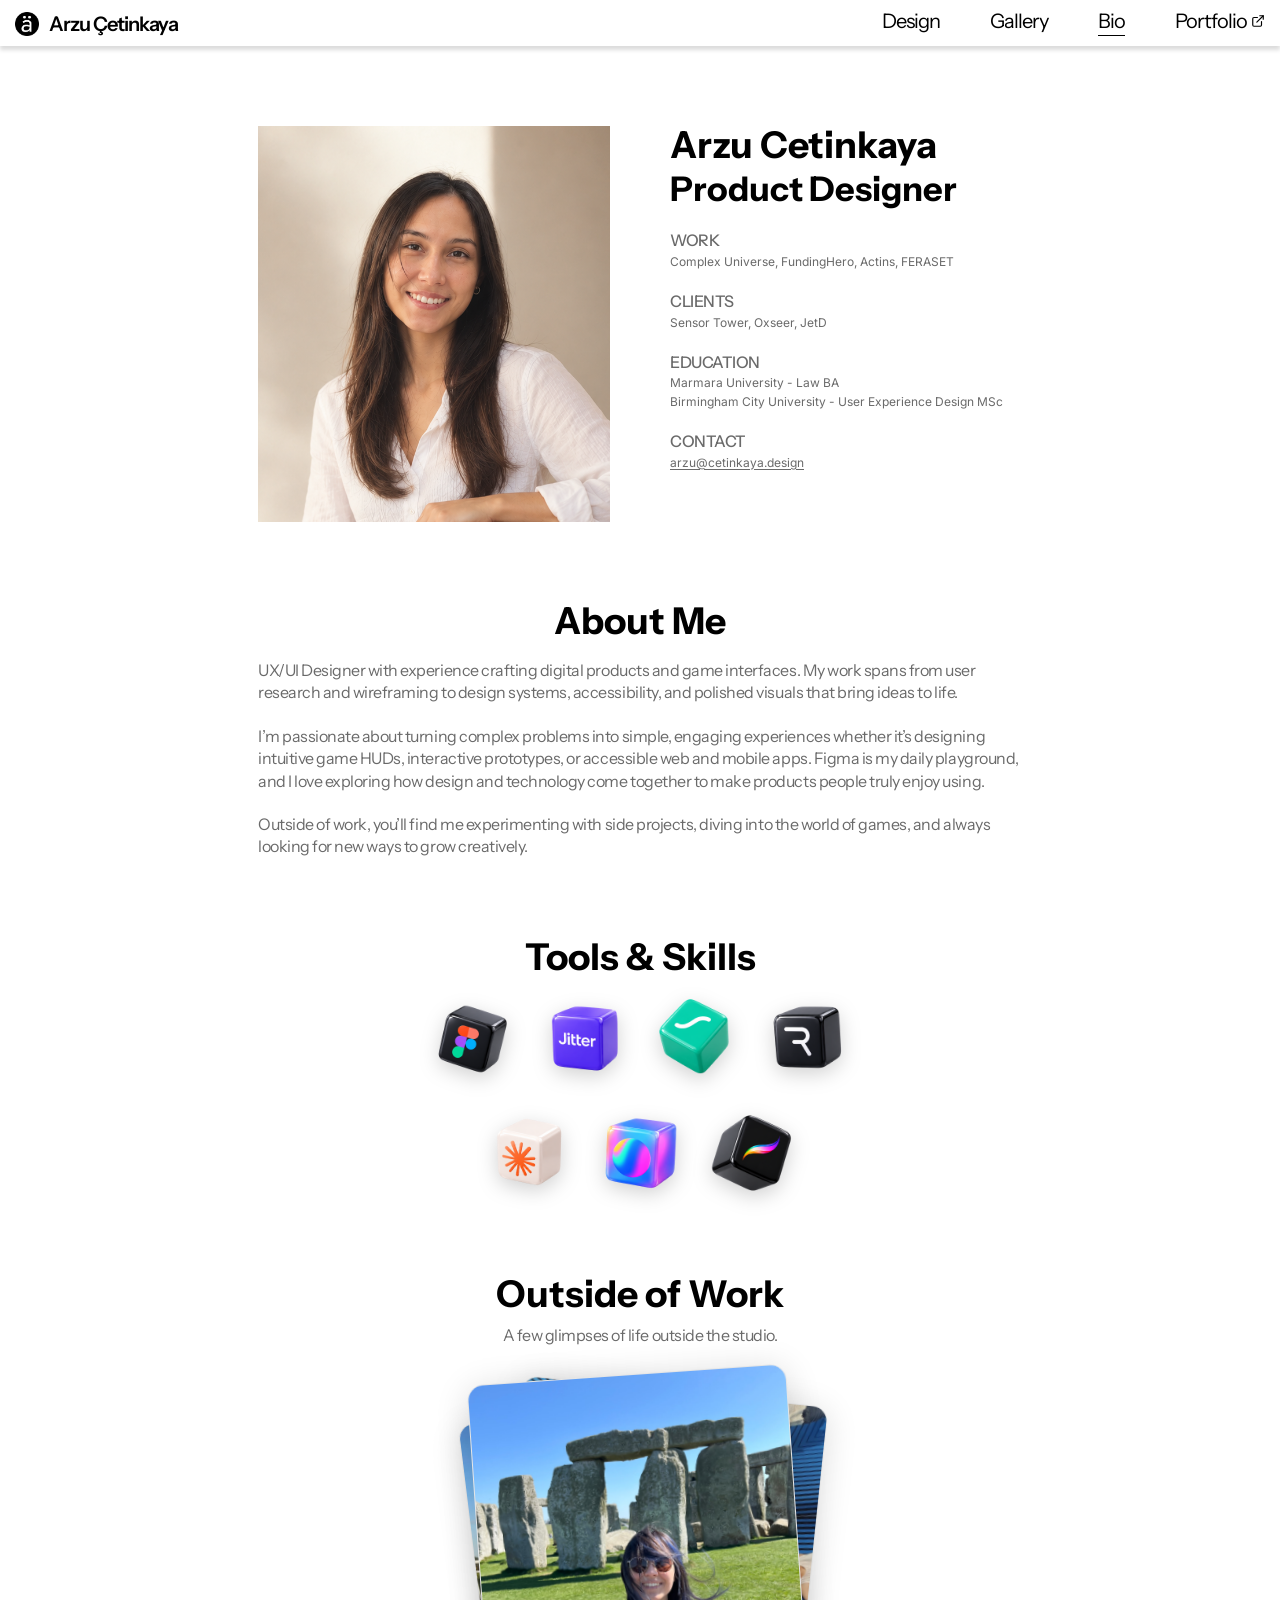
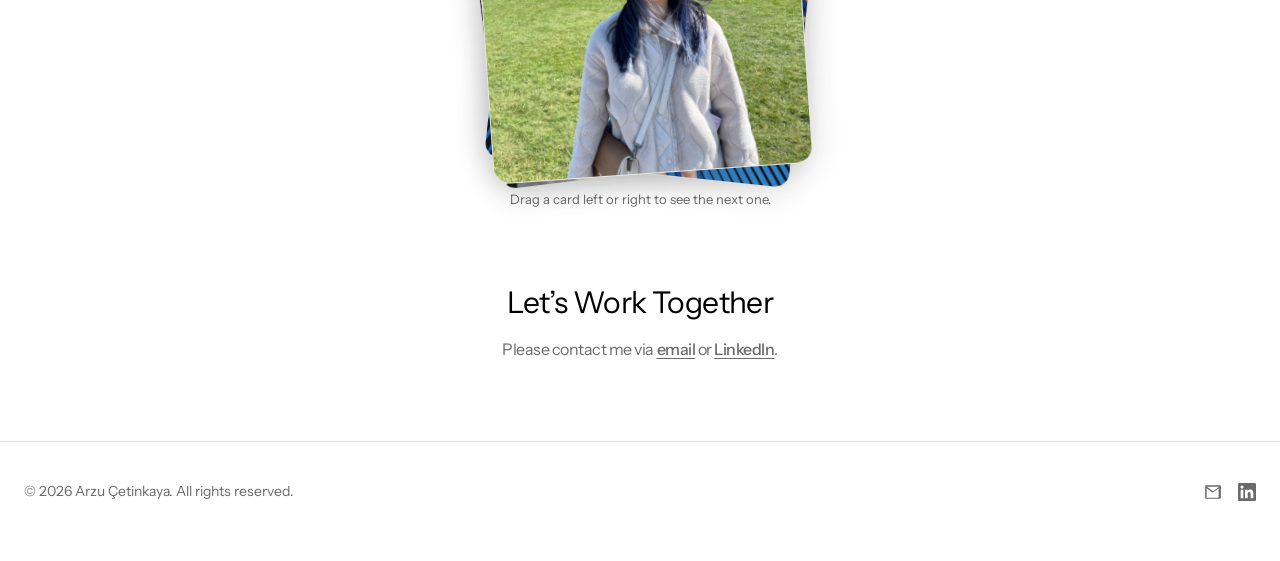
==== about.html @ eb17b32f "Rebuild Portfolio page as a standalone dark one-pager - Recreate portfolio.html as a self-contained " ====
<!DOCTYPE html>
<html lang="en">
<head>
  <meta charset="UTF-8" />
  <meta name="viewport" content="width=device-width, initial-scale=1.0" />
  <title>Arzu Çetinkaya — Bio</title>
  <meta name="description" content="About Arzu Çetinkaya, Product Designer." />
  <link rel="icon" href="assets/logo.png" />
  <link rel="stylesheet" href="styles.css?v=98" />
</head>
<body>
  <header class="site-header" id="site-header">
    <div class="site-header__logo-wrap">
      <button class="logo" type="button" onclick="window.location.href='index.html'">
        <span class="logo__mark"><img src="assets/logo.png" alt="Arzu Çetinkaya logo" /></span>
        <span class="logo__text">Arzu Çetinkaya</span>
      </button>
    </div>

    <button class="nav-toggle" id="nav-toggle" aria-label="Toggle navigation" aria-expanded="false" aria-controls="nav-links">
      <span></span>
      <span></span>
      <span></span>
    </button>

    <div class="site-header__nav-wrap">
      <nav class="nav-links" id="nav-links">
        <div class="nav-link">
          <a href="index.html">Design</a>
        </div>
        <div class="nav-link">
          <a href="gallery.html">Gallery</a>
        </div>
        <div class="nav-link nav-link--active">
          <a href="about.html" aria-current="page">Bio</a>
        </div>
        <div class="nav-link">
          <a href="portfolio.html" target="_blank" rel="noopener">
            Portfolio
            <svg class="nav-link__external" viewBox="0 0 24 24" aria-hidden="true" focusable="false"><path d="M18 13v6a2 2 0 0 1-2 2H5a2 2 0 0 1-2-2V8a2 2 0 0 1 2-2h6"/><path d="M15 3h6v6"/><path d="M10 14L21 3"/></svg>
          </a>
        </div>
      </nav>
    </div>
  </header>

  <div class="page">
    <main class="main main--about">
      <div class="about-hero">
        <div class="about-photo">
          <img src="assets/about/portrait.png?v=2" alt="Portrait of Arzu Çetinkaya" />
        </div>

        <div class="about-info">
          <div class="about-name">
            <p class="name">Arzu Cetinkaya</p>
            <p class="role">Product Designer</p>
          </div>

          <div class="info-block">
            <p class="info-label">WORK</p>
            <p class="info-value">Complex Universe, FundingHero, Actins, FERASET</p>
          </div>

          <div class="info-block">
            <p class="info-label">CLIENTS</p>
            <p class="info-value">Sensor Tower, Oxseer, JetD</p>
          </div>

          <div class="info-block">
            <p class="info-label">EDUCATION</p>
            <p class="info-value">Marmara University - Law BA</p>
            <p class="info-value">Birmingham City University - User Experience Design MSc</p>
          </div>

          <div class="info-block">
            <p class="info-label">CONTACT</p>
            <p class="info-value"><a href="mailto:arzu@cetinkaya.design" target="_blank" rel="noopener">arzu@cetinkaya.design</a></p>
          </div>
        </div>
      </div>

      <section class="about-text">
        <h1>About Me</h1>
        <div class="about-copy">
          <p>UX/UI Designer with experience crafting digital products and game interfaces. My work spans from user research and wireframing to design systems, accessibility, and polished visuals that bring ideas to life.</p>
          <p>I&rsquo;m passionate about turning complex problems into simple, engaging experiences whether it&rsquo;s designing intuitive game HUDs, interactive prototypes, or accessible web and mobile apps. Figma is my daily playground, and I love exploring how design and technology come together to make products people truly enjoy using.</p>
          <p>Outside of work, you&rsquo;ll find me experimenting with side projects, diving into the world of games, and always looking for new ways to grow creatively.</p>
        </div>
      </section>

      <section class="skills-section">
        <h2>Tools &amp; Skills</h2>
        <ul class="skills-list">
          <li class="skill-item" tabindex="0">
            <span class="skill-icon"><img src="assets/about/skills/figma.png" alt="Figma" /></span>
            <span class="skill-tooltip" role="tooltip">Figma</span>
          </li>
          <li class="skill-item" tabindex="0">
            <span class="skill-icon"><img src="assets/about/skills/jitter.png" alt="Jitter" /></span>
            <span class="skill-tooltip" role="tooltip">Jitter</span>
          </li>
          <li class="skill-item" tabindex="0">
            <span class="skill-icon"><img src="assets/about/skills/lottiefiles.png" alt="Lottie Files" /></span>
            <span class="skill-tooltip" role="tooltip">Lottie Files</span>
          </li>
          <li class="skill-item" tabindex="0">
            <span class="skill-icon"><img src="assets/about/skills/rive.png" alt="Rive" /></span>
            <span class="skill-tooltip" role="tooltip">Rive</span>
          </li>
          <li class="skill-item" tabindex="0">
            <span class="skill-icon"><img src="assets/about/skills/claude.png" alt="Claude" /></span>
            <span class="skill-tooltip" role="tooltip">Claude</span>
          </li>
          <li class="skill-item" tabindex="0">
            <span class="skill-icon"><img src="assets/about/skills/spline.png" alt="Spline" /></span>
            <span class="skill-tooltip" role="tooltip">Spline</span>
          </li>
          <li class="skill-item" tabindex="0">
            <span class="skill-icon"><img src="assets/about/skills/procreate.png" alt="Procreate" /></span>
            <span class="skill-tooltip" role="tooltip">Procreate</span>
          </li>
        </ul>
      </section>

      <section class="photo-stack-section">
        <h2>Outside of Work</h2>
        <p class="photo-stack-subtitle">A few glimpses of life outside the studio.</p>

        <div class="photo-stack" id="photo-stack" tabindex="0" role="group" aria-label="Personal photos, swipeable card stack. Use left and right arrow keys or drag to browse.">
          <div class="photo-card">
            <img src="assets/about/out-of-work/photo-1.png" alt="Arzu smiling in front of Stonehenge on a sunny day" draggable="false" />
          </div>
          <div class="photo-card">
            <img src="assets/about/out-of-work/photo-2.png" alt="Arzu posing in a mirrored room with blue chevron-patterned walls, reflected infinitely" draggable="false" />
          </div>
          <div class="photo-card">
            <img src="assets/about/out-of-work/photo-3.png" alt="Arzu wearing a Boston cap at an outdoor athletics stadium" draggable="false" />
          </div>
          <div class="photo-card">
            <img src="assets/about/out-of-work/photo-4.png" alt="Arzu smiling on a bridge over a river in Cambridge, with punts and a historic building behind her" draggable="false" />
          </div>
          <div class="photo-card">
            <img src="assets/about/out-of-work/photo-5.png" alt="Arzu taking a selfie in front of a historic clock tower" draggable="false" />
          </div>
        </div>

        <p class="photo-stack-hint">Drag a card left or right to see the next one.</p>
      </section>

      <section class="work-together">
        <h2>Let&rsquo;s Work Together</h2>
        <p>
          Please contact me via
          <a href="mailto:arzu@cetinkaya.design">email</a>
          or
          <a href="https://www.linkedin.com/in/arzucetinkaya/" target="_blank" rel="noopener">LinkedIn</a>.
        </p>
      </section>
    </main>

    <footer class="site-footer" id="site-footer">
      <p>&copy; <span id="footer-year"></span> Arzu Çetinkaya. All rights reserved.</p>
      <div class="footer-links">
        <a href="mailto:arzu@cetinkaya.design" aria-label="Email">
          <svg viewBox="0 0 24 24" aria-hidden="true" focusable="false"><path d="M1.5 4.5A1.5 1.5 0 0 1 3 3h18a1.5 1.5 0 0 1 1.5 1.5v15a1.5 1.5 0 0 1-1.5 1.5H3A1.5 1.5 0 0 1 1.5 19.5v-15Zm2.3.5 8.2 6.15L20.2 5H3.8ZM19.5 7.14l-7.06 5.3a1.5 1.5 0 0 1-1.88 0L3.5 7.14V19.5h16V7.14Z"/></svg>
        </a>
        <a href="https://www.linkedin.com/in/arzucetinkaya/" target="_blank" rel="noopener" aria-label="LinkedIn">
          <svg viewBox="0 0 24 24" aria-hidden="true" focusable="false"><path d="M20.447 20.452h-3.554v-5.569c0-1.328-.027-3.037-1.852-3.037-1.853 0-2.136 1.445-2.136 2.939v5.667H9.351V9h3.414v1.561h.046c.477-.9 1.637-1.85 3.37-1.85 3.601 0 4.267 2.37 4.267 5.455v6.286zM5.337 7.433c-1.144 0-2.063-.926-2.063-2.065 0-1.138.92-2.063 2.063-2.063 1.14 0 2.064.925 2.064 2.063 0 1.139-.925 2.065-2.064 2.065zm1.782 13.019H3.555V9h3.564v11.452zM22.225 0H1.771C.792 0 0 .774 0 1.729v20.542C0 23.227.792 24 1.771 24h20.451C23.2 24 24 23.227 24 22.271V1.729C24 .774 23.2 0 22.222 0h.003z"/></svg>
        </a>
      </div>
    </footer>
  </div>
  <button id="back-to-top" class="back-to-top" type="button" aria-label="Back to top">
    <svg viewBox="0 0 24 24" aria-hidden="true" focusable="false"><path d="M12 19V5M5 12l7-7 7 7"/></svg>
  </button>


  <script src="script.js?v=98"></script>
</body>
</html>
---- styles.css ----
/* ===== Fonts ===== */
@import url('https://fonts.googleapis.com/css2?family=Instrument+Sans:ital,wght@0,400;0,500;0,600;0,700;1,400&family=Inter:wght@400&display=swap');

/* ===== Design tokens ===== */
:root {
  --color-bg: #ffffff;
  --color-text: #000000;
  --color-text-muted: #6a6a6a;
  --color-border: #e5e5e5;
  --color-tab-bg: #ededed;
  --color-tab-bg-hover: #e0e0e0;
  --color-tab-active-bg: #000000;
  --color-tab-active-bg-hover: #262626;
  --color-tab-active-text: #ffffff;
  --color-card-bg: #fefefe;

  --font-heading: 'Instrument Sans', sans-serif;
  --font-body: 'Instrument Sans', sans-serif;
  --font-ui: 'Inter', sans-serif;

  --nav-height: 46px;
  --content-max-width: 1280px;
  --gutter: 24px;
  --section-gap: 80px;

  --shadow-card: 0 4px 34px 0 rgba(0, 0, 0, 0.14);
  --shadow-card-inset: inset 0 0 24px 0 rgba(0, 0, 0, 0.06);
  --shadow-nav: 0 4px 4px 0 rgba(0, 0, 0, 0.14);

  --cursor-arrow: url("data:image/svg+xml,%3Csvg xmlns='http://www.w3.org/2000/svg' width='30' height='26' viewBox='0 0 781 686' fill='none'%3E%3Cmask id='cm' maskUnits='userSpaceOnUse' x='163' y='37' width='590' height='615'%3E%3Cpath d='M163.117 37L752.55 309.422L419.746 369.587L265.423 651.752L163.117 37Z' fill='%23D9D9D9'/%3E%3C/mask%3E%3Cg mask='url(%23cm)'%3E%3Cpath d='M92.2425 -25.1131L469.303 542.181L948.706 220.836L424.842 -133.532L92.2425 -25.1131Z' fill='url(%23cp0)'/%3E%3Cpath d='M56.0508 -96.9072L583.757 581.447L-49.9622 1127.11L-604.774 484.473L56.0508 -96.9072Z' fill='url(%23cp1)'/%3E%3C/g%3E%3Cdefs%3E%3ClinearGradient id='cp0' x1='519.112' y1='50.4203' x2='322.162' y2='242.411' gradientUnits='userSpaceOnUse'%3E%3Cstop/%3E%3Cstop offset='0.825148' stop-color='%23212121'/%3E%3Cstop offset='0.947757' stop-color='%23272727'/%3E%3C/linearGradient%3E%3ClinearGradient id='cp1' x1='-77.1102' y1='587.388' x2='358.338' y2='238.318' gradientUnits='userSpaceOnUse'%3E%3Cstop stop-color='%231F1F1F'/%3E%3Cstop offset='1'/%3E%3C/linearGradient%3E%3C/defs%3E%3C/svg%3E") 6 1, auto;
}

/* Per-page background override (some project pages use an off-white canvas in Figma) */
body.theme-offwhite {
  --color-bg: #fafafa;
}

/* ===== Reset ===== */
* {
  box-sizing: border-box;
  margin: 0;
  padding: 0;
}

html {
  -webkit-text-size-adjust: 100%;
  overflow-x: clip;
}

body {
  background: var(--color-bg);
  color: var(--color-text);
  font-family: var(--font-body);
  font-variation-settings: 'wdth' 100;
  line-height: 1.4;
  min-height: 100vh;
  cursor: var(--cursor-arrow);
  overflow-x: clip;
}

img {
  display: block;
  max-width: 100%;
}

a {
  color: inherit;
  cursor: var(--cursor-arrow);
}

button {
  font: inherit;
  color: inherit;
  background: none;
  border: none;
  cursor: var(--cursor-arrow);
}

ul {
  list-style: none;
}

/* ===== Layout shell ===== */
.page {
  display: flex;
  flex-direction: column;
  align-items: center;
  width: 100%;
}

.main {
  display: flex;
  flex-direction: column;
  align-items: flex-start;
  gap: var(--section-gap);
  width: 100%;
  max-width: var(--content-max-width);
  padding: var(--section-gap) var(--gutter);
}

/* ===== Site header / nav ===== */
.site-header {
  position: sticky;
  top: 0;
  left: 0;
  right: 0;
  z-index: 100;
  display: flex;
  align-items: center;
  height: var(--nav-height);
  padding: 0 15px;
  background: var(--color-bg);
  box-shadow: var(--shadow-nav);
}

.site-header__logo-wrap {
  display: flex;
  flex: 1 0 0;
  align-items: center;
  height: 100%;
  min-width: 0;
  padding: 12px 20px 10px 0;
}

.logo {
  display: flex;
  align-items: center;
  gap: 10px;
  height: 100%;
}

.logo__mark {
  width: 24px;
  height: 24px;
  flex-shrink: 0;
}

.logo__mark img {
  width: 100%;
  height: 100%;
  object-fit: cover;
}

.logo__text {
  font-family: var(--font-heading);
  font-weight: 600;
  font-size: 20px;
  letter-spacing: -1px;
  line-height: 1;
  color: var(--color-text);
  white-space: nowrap;
}

.site-header__nav-wrap {
  display: flex;
  flex: 1 0 0;
  justify-content: flex-end;
  align-items: flex-start;
  max-width: 615px;
  min-width: 0;
  height: 100%;
}

.nav-links {
  display: flex;
  flex: 1 0 0;
  justify-content: flex-end;
  align-items: flex-end;
  gap: 50px;
  height: 100%;
  min-width: 0;
  padding: 12px 0 10px 20px;
  background: var(--color-bg);
}

.nav-link {
  display: flex;
  align-items: center;
  justify-content: center;
  padding-bottom: 4px;
  border-bottom: 1px solid transparent;
  transition: border-color 0.2s ease;
}

.nav-link:hover {
  border-bottom-color: var(--color-text-muted);
}

.nav-link a {
  display: inline-flex;
  align-items: center;
  gap: 4px;
  font-family: var(--font-heading);
  font-weight: 400;
  font-size: 20px;
  letter-spacing: -1px;
  line-height: 1;
  white-space: nowrap;
  text-decoration: none;
  transition: color 0.2s ease;
}

.nav-link:hover a {
  color: var(--color-text-muted);
}

.nav-link__external {
  width: 14px;
  height: 14px;
  flex-shrink: 0;
  fill: none;
  stroke: currentColor;
  stroke-width: 2;
  stroke-linecap: round;
  stroke-linejoin: round;
}

.nav-link--active,
.nav-link--active:hover {
  border-bottom-color: var(--color-text);
}

.nav-link--active:hover a {
  color: var(--color-text);
}

/* Hamburger toggle (mobile only) */
.nav-toggle {
  display: none;
  flex-direction: column;
  justify-content: center;
  gap: 5px;
  width: 32px;
  height: 32px;
  flex-shrink: 0;
}

.nav-toggle span {
  display: block;
  width: 100%;
  height: 2px;
  background: var(--color-text);
  transition: transform 0.2s ease, opacity 0.2s ease;
}

/* ===== Filter tabs ===== */
.tabs {
  display: flex;
  gap: 24px;
  align-items: center;
  justify-content: center;
  width: 100%;
  flex-wrap: wrap;
}

.tab {
  display: flex;
  align-items: center;
  justify-content: center;
  padding: 6px 12px;
  border-radius: 120px;
  background: var(--color-tab-bg);
  font-family: var(--font-ui);
  font-weight: 400;
  font-size: 12px;
  color: var(--color-text);
  white-space: nowrap;
  cursor: var(--cursor-arrow);
  transition: background-color 0.2s ease;
}

.tab:hover {
  background: var(--color-tab-bg-hover);
}

.tab:focus-visible {
  outline: 2px solid var(--color-text);
  outline-offset: 2px;
}

.tab.is-active {
  background: var(--color-tab-active-bg);
  color: var(--color-tab-active-text);
}

.tab.is-active:hover {
  background: var(--color-tab-active-bg-hover);
}

@media (prefers-reduced-motion: reduce) {
  .tab {
    transition: none;
  }
}

/* ===== Project covers grid ===== */
.project-covers {
  display: flex;
  flex-wrap: wrap;
  gap: 24px;
  width: 100%;
}

.project-card {
  display: flex;
  flex-direction: column;
  flex: 0 1 calc(50% - 12px);
  min-width: 280px;
  border-radius: 20px;
  overflow: hidden;
  border: 1px solid var(--color-border);
  background: var(--color-card-bg);
  text-decoration: none;
  transition: box-shadow 0.25s ease, transform 0.25s ease;
}

.project-card:hover,
.project-card:focus-visible {
  box-shadow: 0 12px 28px 0 rgba(0, 0, 0, 0.12);
  transform: translateY(-3px);
}

.project-card:focus-visible {
  outline: 2px solid var(--color-text);
  outline-offset: 2px;
}

.project-card__preview {
  display: flex;
  align-items: center;
  justify-content: center;
  aspect-ratio: 16 / 10;
  overflow: hidden;
  border-bottom: 1px solid var(--color-border);
  background: #ffffff;
}

.project-card__screenshot {
  width: 100%;
  height: 100%;
  object-fit: cover;
}

.project-card__info {
  display: flex;
  flex-direction: column;
  gap: 8px;
  padding: 24px;
}

.project-card__name {
  font-family: var(--font-heading);
  font-weight: 700;
  font-size: 20px;
  line-height: 1.2;
  color: var(--color-text);
}

.project-card__desc {
  font-family: var(--font-ui);
  font-weight: 400;
  font-size: 14px;
  color: var(--color-text-muted);
}

.project-card__tags {
  display: flex;
  flex-wrap: wrap;
  gap: 8px;
  margin-top: 4px;
}

.project-card__tag {
  display: inline-flex;
  align-items: center;
  padding: 6px 14px;
  border-radius: 120px;
  background: var(--color-tab-bg);
  font-family: var(--font-ui);
  font-weight: 400;
  font-size: 12px;
  color: var(--color-text);
  white-space: nowrap;
}

@media (prefers-reduced-motion: reduce) {
  .project-card {
    transition: none;
  }

  .project-card:hover,
  .project-card:focus-visible {
    transform: none;
  }
}

/* ===== About page ===== */
.main--about {
  max-width: 812px;
  align-items: center;
}

.about-hero {
  display: flex;
  gap: 60px;
  align-items: flex-start;
  justify-content: center;
  width: 100%;
}

.about-photo {
  position: relative;
  flex: 1 0 0;
  min-width: 0;
  aspect-ratio: 1678 / 1888;
  overflow: hidden;
}

.about-photo img {
  position: absolute;
  inset: 0;
  width: 100%;
  height: 100%;
  object-fit: cover;
}

.about-info {
  display: flex;
  flex: 1 0 0;
  flex-direction: column;
  align-items: flex-start;
  gap: 24px;
  min-width: 0;
}

.about-name {
  display: flex;
  flex-direction: column;
  gap: 8px;
  width: 100%;
  font-family: var(--font-heading);
  font-weight: 700;
  color: var(--color-text);
}

.about-name .name {
  font-size: 37px;
  line-height: 1;
}

.about-name .role {
  font-size: 34px;
  line-height: 1.1;
}

.info-block {
  display: flex;
  flex-direction: column;
  gap: 4px;
  width: 100%;
  color: var(--color-text-muted);
}

.info-label {
  font-family: var(--font-heading);
  font-weight: 500;
  font-size: 16px;
  letter-spacing: -0.48px;
  line-height: 1.1;
}

.info-value {
  font-family: var(--font-ui);
  font-weight: 400;
  font-size: 12px;
  line-height: normal;
}

.info-value a {
  text-decoration: underline;
  text-underline-position: from-font;
}

.about-text {
  display: flex;
  flex-direction: column;
  gap: 20px;
  width: 100%;
  max-width: 812px;
}

.about-text h1 {
  font-family: var(--font-heading);
  font-weight: 700;
  font-size: 37px;
  line-height: 1;
  color: var(--color-text);
  text-align: center;
}

.about-text .about-copy p {
  font-family: var(--font-body);
  font-weight: 400;
  font-size: 16px;
  letter-spacing: -0.48px;
  line-height: 1.4;
  color: var(--color-text-muted);
}

.about-text .about-copy p + p {
  margin-top: 21px;
}

.skills-section {
  display: flex;
  flex-direction: column;
  align-items: center;
  gap: 20px;
  width: 100%;
  text-align: center;
}

.skills-section h2 {
  font-family: var(--font-heading);
  font-weight: 700;
  font-size: 37px;
  line-height: 1;
  color: var(--color-text);
}

.skills-list {
  display: flex;
  flex-wrap: wrap;
  justify-content: center;
  gap: 32px 28px;
  max-width: 424px;
}

.skill-item {
  position: relative;
  display: flex;
  align-items: center;
  justify-content: center;
  width: 84px;
}

.skill-icon {
  display: flex;
  align-items: center;
  justify-content: center;
  width: 84px;
  height: 84px;
  transition: transform 0.2s ease;
}

.skill-item:hover .skill-icon,
.skill-item:focus-visible .skill-icon {
  transform: translateY(-3px);
}

.skill-icon img {
  width: 100%;
  height: 100%;
  object-fit: contain;
  filter: drop-shadow(0 6px 10px rgba(0, 0, 0, 0.18));
}

.skill-icon--3d {
  overflow: hidden;
  border-radius: 12px;
}

.skill-icon--3d spline-viewer {
  width: 100%;
  height: 100%;
  display: block;
  pointer-events: none;
}

.skill-item:hover .skill-icon--3d spline-viewer,
.skill-item:focus-visible .skill-icon--3d spline-viewer {
  pointer-events: auto;
}

.skill-tooltip {
  position: absolute;
  bottom: calc(100% + 10px);
  left: 50%;
  transform: translateX(-50%) translateY(4px);
  background: var(--color-text);
  color: var(--color-bg);
  font-family: var(--font-ui);
  font-weight: 500;
  font-size: 12px;
  padding: 5px 10px;
  border-radius: 6px;
  white-space: nowrap;
  opacity: 0;
  pointer-events: none;
  transition: opacity 0.18s ease, transform 0.18s ease;
  z-index: 5;
}

.skill-tooltip::after {
  content: '';
  position: absolute;
  top: 100%;
  left: 50%;
  transform: translateX(-50%);
  border: 5px solid transparent;
  border-top-color: var(--color-text);
}

.skill-item:hover .skill-tooltip,
.skill-item:focus-visible .skill-tooltip {
  opacity: 1;
  transform: translateX(-50%) translateY(0);
}

.photo-stack-section {
  display: flex;
  flex-direction: column;
  align-items: center;
  gap: 12px;
  width: 100%;
  text-align: center;
}

.photo-stack-section h2 {
  font-family: var(--font-heading);
  font-weight: 700;
  font-size: 37px;
  line-height: 1;
  color: var(--color-text);
}

.photo-stack-subtitle {
  font-family: var(--font-body);
  font-weight: 400;
  font-size: 16px;
  letter-spacing: -0.48px;
  line-height: 1.4;
  color: var(--color-text-muted);
  margin-bottom: 16px;
}

.photo-stack {
  position: relative;
  width: 100%;
  max-width: 320px;
  aspect-ratio: 4 / 5;
  touch-action: pan-y;
  outline: none;
}

.photo-stack:focus-visible {
  outline: 2px solid var(--color-text);
  outline-offset: 8px;
  border-radius: 16px;
}

.photo-card {
  position: absolute;
  inset: 0;
  border-radius: 16px;
  overflow: hidden;
  border: 1px solid var(--color-border);
  background: var(--color-card-bg);
  box-shadow: var(--shadow-card);
  user-select: none;
  will-change: transform;
  transition: transform 0.35s cubic-bezier(0.2, 0.8, 0.2, 1), opacity 0.35s ease;
  cursor: grab;
}

.photo-card.is-dragging {
  cursor: grabbing;
  transition: none;
}

.photo-card img {
  width: 100%;
  height: 100%;
  object-fit: cover;
  pointer-events: none;
  -webkit-user-drag: none;
}

.photo-stack-hint {
  font-size: 13px;
  color: var(--color-text-muted);
  margin-top: 4px;
}

@media (prefers-reduced-motion: reduce) {
  .photo-card {
    transition: opacity 0.35s ease;
  }
}

@media (max-width: 640px) {
  .skills-section h2 {
    font-size: 30px;
  }

  .skills-list {
    gap: 24px 16px;
    max-width: 308px;
  }

  .skill-item {
    width: 64px;
  }

  .skill-icon {
    width: 64px;
    height: 64px;
  }

  .photo-stack-section h2 {
    font-size: 30px;
  }

  .photo-stack {
    max-width: 260px;
  }
}

@media (max-width: 640px) {
  .about-hero {
    flex-direction: column;
    align-items: stretch;
  }

  .about-photo {
    flex: 0 1 auto;
    width: 100%;
  }

  .about-info {
    flex: 0 1 auto;
    width: 100%;
  }

  .about-name .name {
    font-size: 30px;
  }

  .about-name .role {
    font-size: 26px;
  }

  .about-text h1 {
    font-size: 30px;
  }
}

/* ===== Gallery page ===== */
.gallery {
  display: flex;
  flex-direction: column;
  gap: 80px;
  width: 100%;
  max-width: 812px;
  align-items: center;
}

.gallery-section {
  display: flex;
  flex-direction: column;
  gap: 48px;
  align-items: flex-start;
  width: 100%;
}

.gallery-intro {
  display: flex;
  flex-direction: column;
  gap: 20px;
  align-items: flex-start;
  width: 100%;
  max-width: 812px;
}

.gallery-intro h2 {
  font-family: var(--font-heading);
  font-weight: 700;
  font-size: 37px;
  line-height: 1;
  color: var(--color-text);
}

.gallery-intro p {
  font-family: var(--font-body);
  font-weight: 400;
  font-size: 16px;
  letter-spacing: -0.48px;
  line-height: 1.4;
  color: var(--color-text-muted);
}

.gallery-row {
  display: flex;
  gap: 48px;
  align-items: flex-start;
  justify-content: center;
  width: 100%;
  max-width: 1280px;
}

.gallery-item {
  display: flex;
  flex: 1 0 0;
  min-width: 0;
  flex-direction: column;
  align-items: flex-start;
  gap: 8px;
}

.gallery-item__image {
  position: relative;
  width: 100%;
  aspect-ratio: 1 / 1;
  overflow: hidden;
}

.gallery-item__image img {
  position: absolute;
  inset: 0;
  width: 100%;
  height: 100%;
  object-fit: cover;
  pointer-events: none;
}

.gallery-item__caption {
  font-family: var(--font-ui);
  font-weight: 400;
  font-size: 10px;
  line-height: normal;
  color: var(--color-text-muted);
  width: 100%;
}

.gallery-item__title {
  font-family: var(--font-heading);
  font-weight: 500;
  font-size: 16px;
  letter-spacing: -0.48px;
  line-height: 1.1;
  color: var(--color-text-muted);
  width: 100%;
}

a.gallery-item__title {
  text-decoration: underline;
  text-underline-position: from-font;
}

@media (max-width: 640px) {
  .gallery-row {
    flex-direction: column;
  }

  .gallery-item {
    flex: 0 1 auto;
    width: 100%;
  }

  .gallery-intro h2 {
    font-size: 30px;
  }
}

/* ===== Project detail page ===== */
.main--project {
  max-width: 806px;
  align-items: center;
  gap: 120px;
  padding: 160px var(--gutter);
}

.project-heading {
  width: 100%;
  font-family: var(--font-heading);
  font-weight: 700;
  font-size: 64px;
  line-height: 1;
  color: var(--color-text);
  text-align: center;
}

.overview {
  display: flex;
  flex-direction: column;
  gap: 60px;
  align-items: flex-start;
  width: 100%;
}

.overview-intro {
  display: flex;
  gap: 24px;
  align-items: flex-start;
  width: 100%;
}

.overview-intro__image {
  position: relative;
  flex: 1 0 0;
  min-width: 0;
  aspect-ratio: 1 / 1;
  overflow: hidden;
}

.overview-intro__image img {
  position: absolute;
  inset: 0;
  width: 100%;
  height: 100%;
  object-fit: cover;
}

.overview-intro__image--zoomed img {
  inset: auto;
  top: -7.11%;
  left: -7.11%;
  width: 114.22%;
  height: 114.22%;
  max-width: none;
}

.overview-intro__text {
  display: flex;
  flex: 1 0 0;
  min-width: 0;
  flex-direction: column;
  gap: 12px;
  align-items: flex-start;
}

.overview-intro__text h1 {
  width: 100%;
  font-family: var(--font-heading);
  font-weight: 700;
  font-size: 37px;
  line-height: 1;
  color: var(--color-text);
}

.overview-intro__text h2 {
  width: 100%;
  font-family: var(--font-heading);
  font-weight: 700;
  font-size: 24px;
  line-height: 1;
  color: var(--color-text);
}

.overview-intro__text p {
  width: 100%;
  font-family: var(--font-body);
  font-weight: 400;
  font-size: 16px;
  letter-spacing: -0.48px;
  line-height: 1.4;
  color: var(--color-text-muted);
}

.detail-row {
  display: flex;
  gap: 24px;
  align-items: flex-start;
  justify-content: center;
  width: 100%;
}

.detail-row--wide-gap {
  gap: 48px;
}

.detail-row--baseline {
  align-items: baseline;
}

.detail-row__label {
  flex: 1 0 0;
  min-width: 0;
  font-family: var(--font-heading);
  font-weight: 400;
  font-size: 30px;
  letter-spacing: -0.6px;
  line-height: 1;
  color: var(--color-text);
  text-align: right;
}

.detail-row__content {
  display: flex;
  flex: 1 0 0;
  min-width: 0;
  flex-direction: column;
  gap: 12px;
  align-items: flex-start;
  font-size: 16px;
  letter-spacing: -0.48px;
  line-height: 1.4;
  color: var(--color-text-muted);
}

.detail-row__content--paragraphs {
  gap: 24px;
}

.pharagraph {
  display: flex;
  flex-direction: column;
  gap: 6px;
  align-items: flex-start;
  width: 100%;
}

.pharagraph__title {
  width: 100%;
  font-family: var(--font-heading);
  font-weight: 600;
  line-height: 1;
}

.pharagraph__body {
  width: 100%;
  font-weight: 400;
  line-height: 1.4;
}

.pharagraph a,
.detail-row__content a {
  font-weight: 500;
  text-decoration: underline;
  text-underline-position: from-font;
}

.showcase-video {
  display: flex;
  flex-direction: column;
  gap: 12px;
  align-items: flex-start;
  width: 100%;
}

.showcase-video__frame {
  width: 100%;
  border: 1px solid var(--color-border);
  background: #000;
  line-height: 0;
}

.showcase-video__frame video {
  width: 100%;
  height: auto;
  display: block;
}

.showcase-video__caption {
  width: 100%;
  font-size: 16px;
  letter-spacing: -0.48px;
  line-height: 1.4;
  color: var(--color-text-muted);
}

.design-approach {
  display: flex;
  flex-direction: column;
  gap: 60px;
  align-items: center;
  width: 100%;
}

.design-approach__image {
  position: relative;
  width: 100%;
  overflow: hidden;
}

.design-approach__image img,
.design-approach__image video {
  width: 100%;
  height: 100%;
  object-fit: cover;
  display: block;
}

.design-approach__image--data-vis {
  aspect-ratio: 1708 / 1312;
}

.design-approach__image--flat {
  aspect-ratio: 2560 / 1664;
  border: 0.5px solid #d3d3d3;
  border-radius: 6px;
}

.design-approach__image--icons {
  aspect-ratio: 3180 / 2684;
}

.design-approach__image--palette {
  aspect-ratio: 1328 / 420;
}

.design-approach__image--colour-scheme {
  aspect-ratio: 2041 / 1270;
}

.design-approach__image--typography {
  aspect-ratio: 4096 / 2057;
}

.design-approach__image--gamification {
  aspect-ratio: 1300 / 728;
}

.design-approach__image--colors {
  aspect-ratio: 3600 / 1688;
}

.design-approach__image--screens {
  aspect-ratio: 2740 / 1932;
}

.design-approach__image--animation {
  aspect-ratio: 1 / 1;
}

.design-approach--tight {
  gap: 40px;
}

.design-approach__image--mindmap {
  aspect-ratio: 4096 / 3224;
}

.design-approach__image--sketch {
  aspect-ratio: 4096 / 2841;
}

.design-approach__image--mechanics {
  aspect-ratio: 4096 / 2950;
}

.design-approach__image--art-1 {
  aspect-ratio: 4096 / 2052;
}

.design-approach__image--art-2 {
  aspect-ratio: 4096 / 1639;
}

.design-approach__image--art-3 {
  aspect-ratio: 4096 / 1780;
}

.design-approach__image--boba-screen {
  aspect-ratio: 2368 / 1668;
}

.design-approach__image--game-screen {
  aspect-ratio: 1920 / 1080;
}

.screens {
  display: flex;
  flex-direction: column;
  gap: 48px;
  align-items: flex-start;
  width: 100%;
}

.screens__item {
  position: relative;
  width: 100%;
  aspect-ratio: 699 / 446;
  border: 0.5px solid #d3d3d3;
  border-radius: 6px;
  overflow: hidden;
}

.screens__item--wide {
  aspect-ratio: 2560 / 1665;
  border-radius: 8px;
}

.screens__item img {
  width: 100%;
  height: 100%;
  object-fit: cover;
  display: block;
}

.screens__item--video {
  aspect-ratio: auto;
  border: none;
}

.screens__item--video video {
  width: 100%;
  height: auto;
  display: block;
  pointer-events: none;
}

@media (min-width: 901px) {
  .screens__item--video {
    width: 100vw;
    margin-left: calc(50% - 50vw);
    margin-right: calc(50% - 50vw);
  }

  .screens__video-inner {
    max-width: min(90vw, 1200px);
    margin: 0 auto;
  }
}

@media (max-width: 640px) {
  .main--project {
    padding: 80px var(--gutter);
    gap: 72px;
  }

  .project-heading {
    font-size: 40px;
  }

  .overview-intro,
  .detail-row {
    flex-direction: column;
    gap: 16px;
  }

  .detail-row__label {
    flex: 0 1 auto;
    width: 100%;
    text-align: left;
  }

  .overview-intro__image,
  .overview-intro__text,
  .detail-row__content {
    flex: 0 1 auto;
    width: 100%;
  }
}

/* ===== Portfolio page: Selected Works ===== */
.main--portfolio {
  padding-left: 0;
  padding-right: 0;
  max-width: none;
}

.portfolio-bio {
  display: flex;
  flex-direction: column;
  align-items: center;
  gap: 80px;
  width: 100%;
  max-width: 812px;
  margin: 0 auto;
  padding: 100px var(--gutter) 0;
}

.selected-work {
  display: flex;
  flex-direction: column;
  gap: 100px;
  width: 100%;
  padding: 100px;
  background: #353535;
}

.selected-work__title {
  font-family: var(--font-ui);
  font-weight: 700;
  font-size: 36px;
  letter-spacing: 1.8px;
  color: #cecece;
}

.selected-work__meta {
  display: flex;
  flex-wrap: wrap;
  gap: 200px;
  width: 100%;
}

.selected-work__col {
  display: flex;
  flex-direction: column;
  gap: 40px;
}

.selected-work__col--flex {
  flex: 1 1 320px;
  flex-direction: column;
  gap: 16px;
}

.selected-work__field {
  display: flex;
  flex-direction: column;
  gap: 16px;
  min-width: 160px;
}

.selected-work__label {
  font-family: var(--font-ui);
  font-weight: 700;
  font-size: 16px;
  letter-spacing: 1px;
  color: #cecece;
}

.selected-work__value {
  font-family: var(--font-ui);
  font-weight: 400;
  font-size: 16px;
  letter-spacing: 1px;
  color: #a3a3a3;
}

.selected-work__summary {
  font-family: var(--font-ui);
  font-weight: 400;
  font-size: 16px;
  letter-spacing: 1px;
  line-height: normal;
  color: #a3a3a3;
}

.selected-work__media {
  display: flex;
  flex-direction: column;
  gap: 100px;
  width: 100%;
  padding: 100px;
}

.selected-work__image {
  width: 100%;
  display: block;
  object-fit: cover;
}

.selected-work__video--phone {
  width: clamp(300px, 45vw, 900px);
  margin: 0 auto;
}

.selected-work__video--laptop {
  width: clamp(600px, 68vw, 1400px);
  max-width: 100%;
  margin: 0 auto;
}

.actins-demo-video {
  pointer-events: none;
}

@media (max-width: 900px) {
  .selected-work,
  .selected-work__media {
    padding: 48px 24px;
  }

  .selected-work__meta {
    flex-direction: column;
    gap: 32px;
  }

  .selected-work__col {
    flex-direction: column;
    gap: 24px;
  }
}

@media (max-width: 640px) {
  .selected-work,
  .selected-work__media {
    padding: 32px 16px;
    gap: 48px;
  }

  .selected-work__title {
    font-size: 28px;
  }
}

/* ===== Let's Work Together ===== */
.work-together {
  display: flex;
  flex-direction: column;
  align-items: center;
  gap: 20px;
  width: 100%;
  text-align: center;
}

.work-together h2 {
  font-family: var(--font-body);
  font-weight: 400;
  font-size: 30px;
  letter-spacing: -0.6px;
  line-height: 1;
  color: var(--color-text);
}

.work-together p {
  font-size: 16px;
  letter-spacing: -0.48px;
  line-height: 1.4;
  color: var(--color-text-muted);
}

.work-together a {
  font-weight: 500;
  text-decoration: underline;
  text-underline-position: from-font;
}

/* ===== Footer ===== */
.site-footer {
  width: 100%;
  max-width: var(--content-max-width);
  padding: 40px var(--gutter) 60px;
  display: flex;
  align-items: center;
  justify-content: space-between;
  gap: 24px;
  flex-wrap: wrap;
  border-top: 1px solid var(--color-border);
}

.site-footer p {
  font-size: 14px;
  color: var(--color-text-muted);
}

.footer-links {
  display: flex;
  align-items: center;
  gap: 16px;
}

.footer-links a {
  display: inline-flex;
  align-items: center;
  justify-content: center;
  color: var(--color-text-muted);
  transition: color 0.2s ease;
}

.footer-links a svg {
  width: 18px;
  height: 18px;
  fill: currentColor;
  display: block;
}

.footer-links a:hover {
  color: var(--color-text);
}

/* ===== Back to top button ===== */
.back-to-top {
  position: fixed;
  right: 24px;
  bottom: 24px;
  width: 44px;
  height: 44px;
  display: flex;
  align-items: center;
  justify-content: center;
  border-radius: 50%;
  background: var(--color-bg);
  color: var(--color-text);
  border: 1.5px solid var(--color-text);
  box-shadow: 0 4px 14px 0 rgba(0, 0, 0, 0.15);
  opacity: 0;
  transform: translateY(8px);
  pointer-events: none;
  transition: opacity 0.25s ease, transform 0.25s ease, background-color 0.2s ease, color 0.2s ease;
  z-index: 60;
}

.back-to-top.is-visible {
  opacity: 1;
  transform: translateY(0);
  pointer-events: auto;
}

.back-to-top.is-docked {
  position: absolute;
  bottom: auto;
}

.back-to-top:hover {
  background: var(--color-text);
  color: var(--color-bg);
}

.back-to-top:focus-visible {
  outline: 2px solid var(--color-text);
  outline-offset: 3px;
}

.back-to-top svg {
  width: 20px;
  height: 20px;
  fill: none;
  stroke: currentColor;
  stroke-width: 2;
  stroke-linecap: round;
  stroke-linejoin: round;
}

@media (prefers-reduced-motion: reduce) {
  .back-to-top {
    transition: opacity 0.25s ease;
  }
}

@media (max-width: 640px) {
  .back-to-top {
    right: 16px;
    bottom: 16px;
    width: 40px;
    height: 40px;
  }
}

/* ===== Responsive ===== */
@media (max-width: 900px) {
  .project-card {
    flex-basis: 100%;
    width: 100%;
  }
}

@media (max-width: 640px) {
  :root {
    --section-gap: 48px;
  }

  .site-header {
    padding: 0 16px;
  }

  .site-header__nav-wrap {
    position: fixed;
    top: var(--nav-height);
    left: 0;
    right: 0;
    max-width: none;
    height: auto;
    background: var(--color-bg);
    box-shadow: var(--shadow-nav);
    transform: translateY(-8px);
    opacity: 0;
    pointer-events: none;
    transition: opacity 0.2s ease, transform 0.2s ease;
  }

  .site-header.is-open .site-header__nav-wrap {
    transform: translateY(0);
    opacity: 1;
    pointer-events: auto;
  }

  .nav-links {
    flex-direction: column;
    align-items: flex-start;
    gap: 16px;
    padding: 20px 16px;
  }

  .nav-link a {
    font-size: 18px;
  }

  .nav-toggle {
    display: flex;
  }

  .site-header.is-open .nav-toggle span:nth-child(1) {
    transform: translateY(7px) rotate(45deg);
  }

  .site-header.is-open .nav-toggle span:nth-child(2) {
    opacity: 0;
  }

  .site-header.is-open .nav-toggle span:nth-child(3) {
    transform: translateY(-7px) rotate(-45deg);
  }

  .tabs {
    justify-content: flex-start;
  }

  .work-together h2 {
    font-size: 24px;
  }

  .site-footer {
    flex-direction: column;
    align-items: flex-start;
  }
}
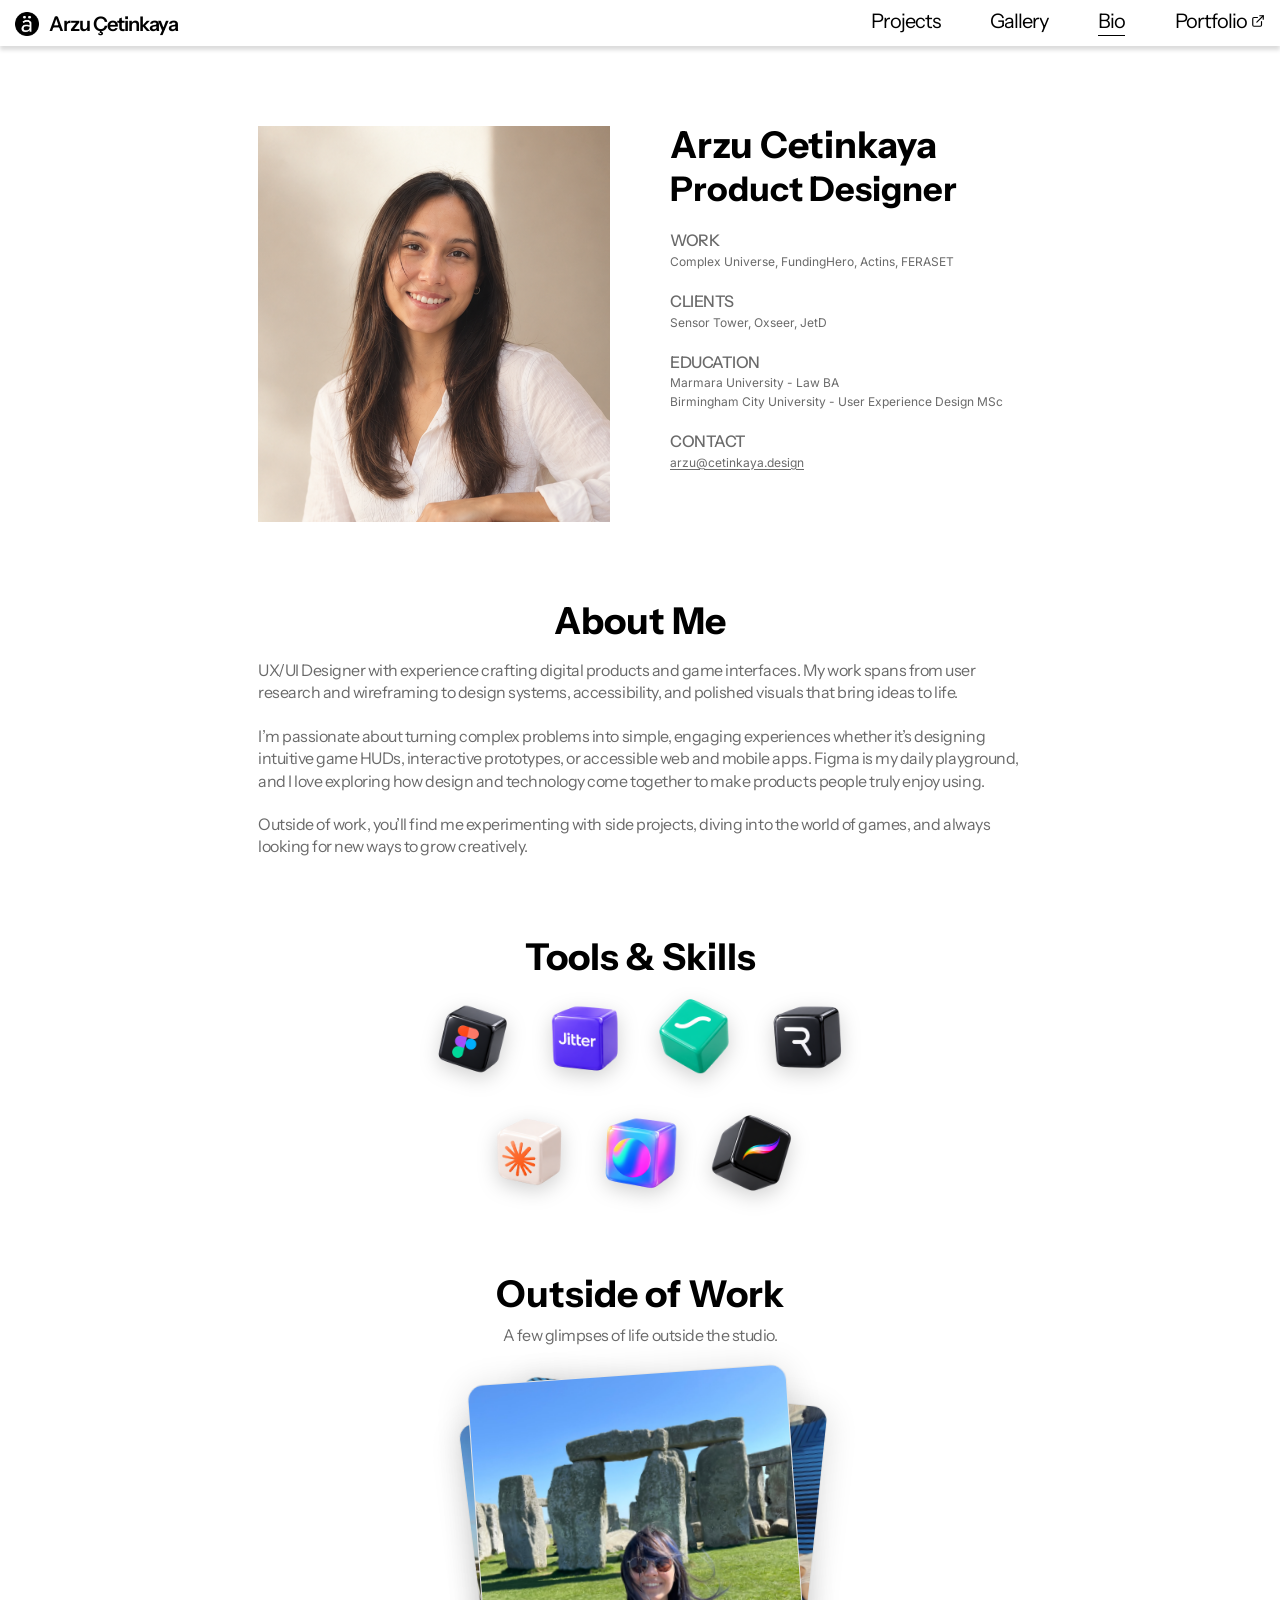
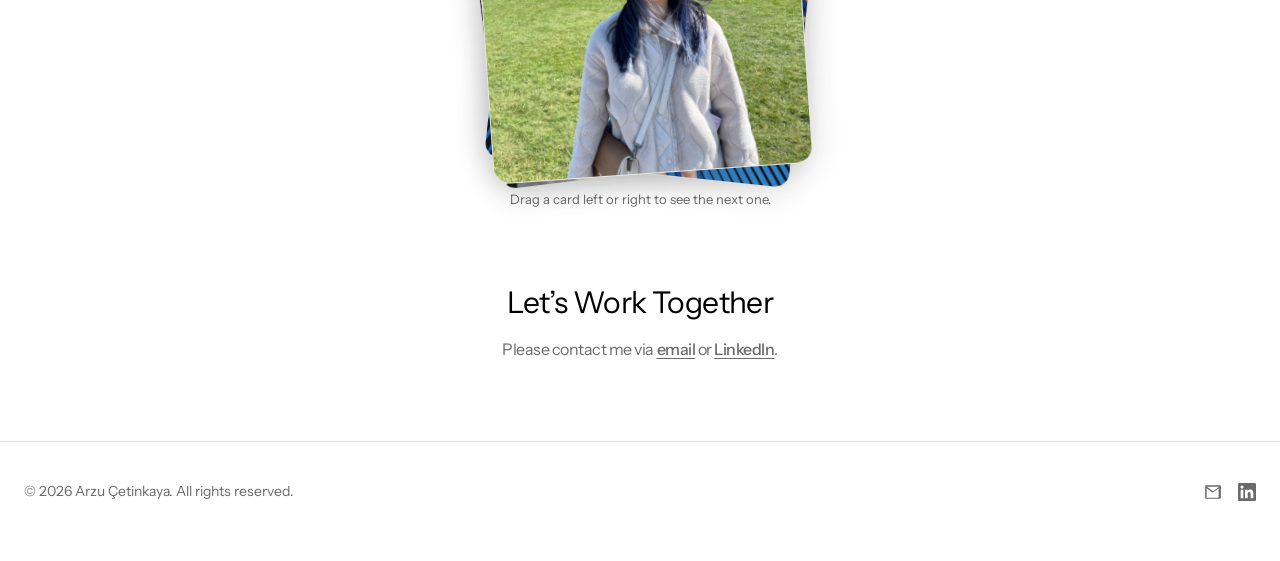
==== commit bb5866a3: "Rename 'Design' nav link to 'Projects' Co-Authored-By: Claude Sonnet 5 <noreply@anthropic.com>" ====
--- a/about.html
+++ b/about.html
@@ -6,7 +6,7 @@
   <title>Arzu Çetinkaya — Bio</title>
   <meta name="description" content="About Arzu Çetinkaya, Product Designer." />
   <link rel="icon" href="assets/logo.png" />
-  <link rel="stylesheet" href="styles.css?v=98" />
+  <link rel="stylesheet" href="styles.css?v=100" />
 </head>
 <body>
   <header class="site-header" id="site-header">
@@ -26,7 +26,7 @@
     <div class="site-header__nav-wrap">
       <nav class="nav-links" id="nav-links">
         <div class="nav-link">
-          <a href="index.html">Design</a>
+          <a href="index.html">Projects</a>
         </div>
         <div class="nav-link">
           <a href="gallery.html">Gallery</a>
@@ -176,6 +176,6 @@
   </button>
 
 
-  <script src="script.js?v=98"></script>
+  <script src="script.js?v=100"></script>
 </body>
 </html>
--- a/styles.css
+++ b/styles.css
@@ -1364,7 +1364,7 @@
   margin: 0 auto;
 }
 
-.actins-demo-video {
+.no-interact-video {
   pointer-events: none;
 }
 
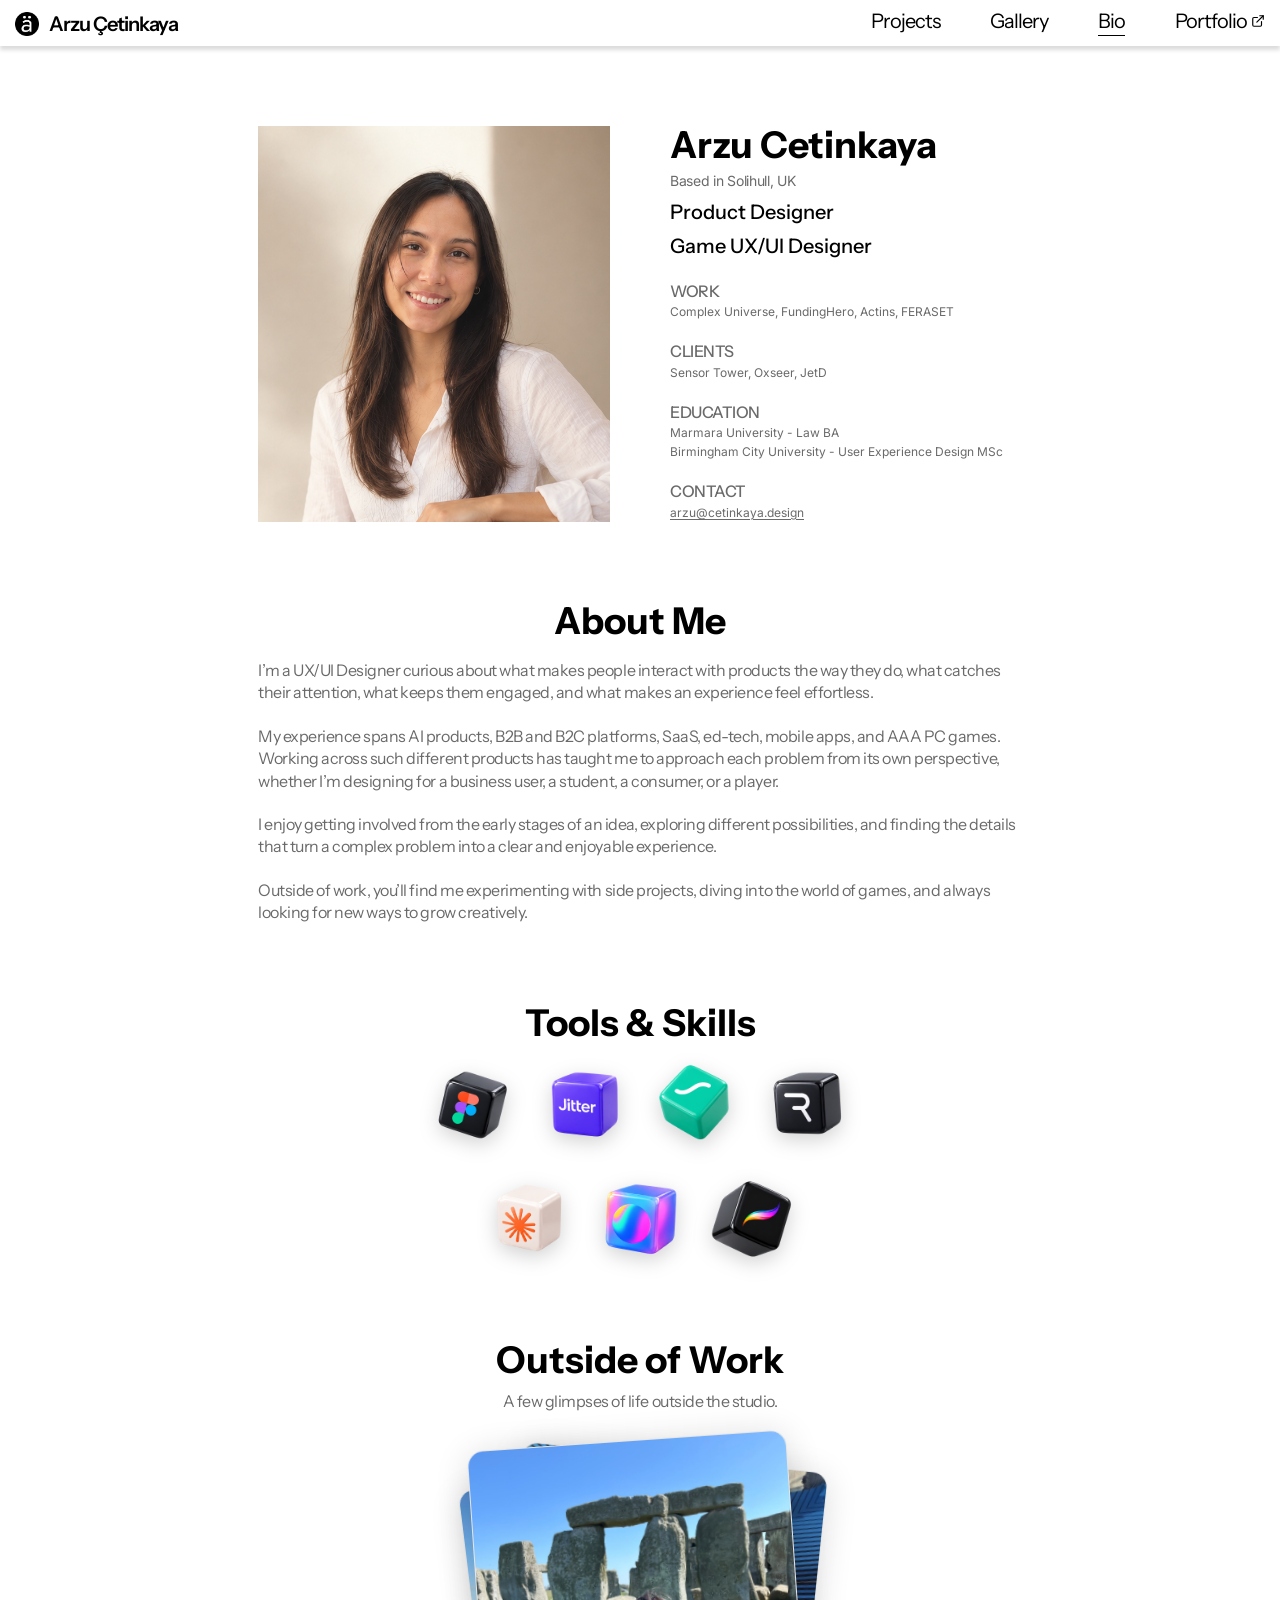
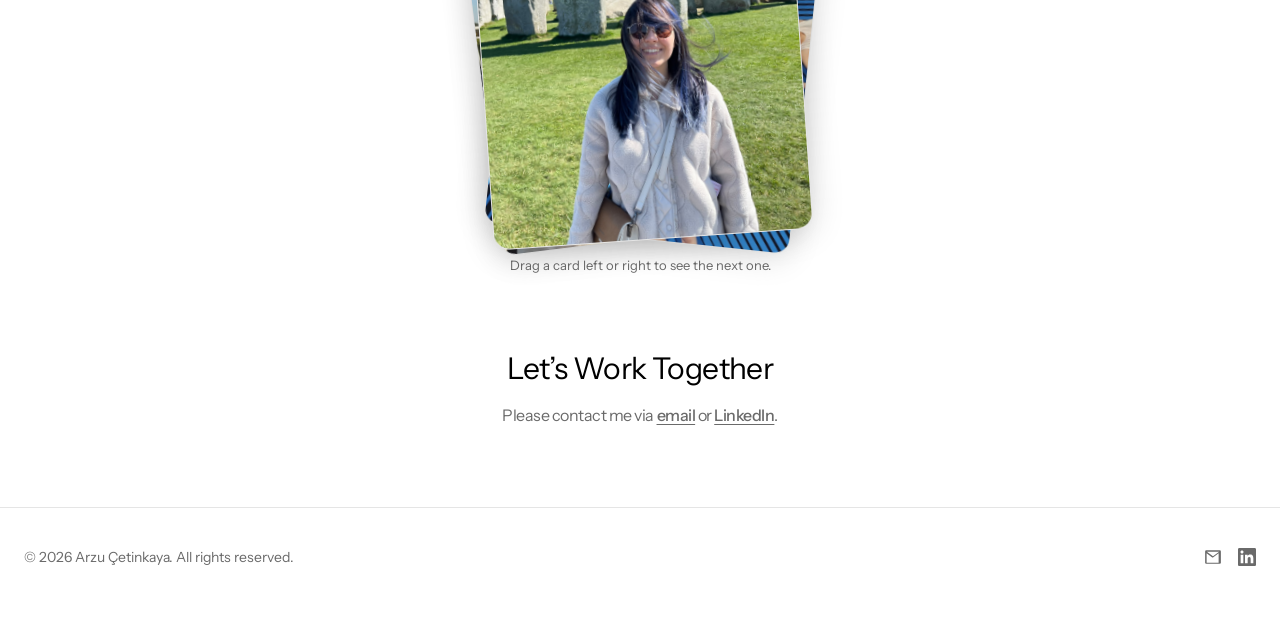
==== commit bb0df666: "Rename nav, update bio content, and widen portfolio layout - Rename 'Design' nav link to 'Projects' " ====
--- a/about.html
+++ b/about.html
@@ -6,7 +6,7 @@
   <title>Arzu Çetinkaya — Bio</title>
   <meta name="description" content="About Arzu Çetinkaya, Product Designer." />
   <link rel="icon" href="assets/logo.png" />
-  <link rel="stylesheet" href="styles.css?v=100" />
+  <link rel="stylesheet" href="styles.css?v=107" />
 </head>
 <body>
   <header class="site-header" id="site-header">
@@ -54,7 +54,9 @@
         <div class="about-info">
           <div class="about-name">
             <p class="name">Arzu Cetinkaya</p>
+            <p class="location">Based in Solihull, UK</p>
             <p class="role">Product Designer</p>
+            <p class="role">Game UX/UI Designer</p>
           </div>
 
           <div class="info-block">
@@ -83,8 +85,9 @@
       <section class="about-text">
         <h1>About Me</h1>
         <div class="about-copy">
-          <p>UX/UI Designer with experience crafting digital products and game interfaces. My work spans from user research and wireframing to design systems, accessibility, and polished visuals that bring ideas to life.</p>
-          <p>I&rsquo;m passionate about turning complex problems into simple, engaging experiences whether it&rsquo;s designing intuitive game HUDs, interactive prototypes, or accessible web and mobile apps. Figma is my daily playground, and I love exploring how design and technology come together to make products people truly enjoy using.</p>
+          <p>I&rsquo;m a UX/UI Designer curious about what makes people interact with products the way they do, what catches their attention, what keeps them engaged, and what makes an experience feel effortless.</p>
+          <p>My experience spans AI products, B2B and B2C platforms, SaaS, ed-tech, mobile apps, and AAA PC games. Working across such different products has taught me to approach each problem from its own perspective, whether I&rsquo;m designing for a business user, a student, a consumer, or a player.</p>
+          <p>I enjoy getting involved from the early stages of an idea, exploring different possibilities, and finding the details that turn a complex problem into a clear and enjoyable experience.</p>
           <p>Outside of work, you&rsquo;ll find me experimenting with side projects, diving into the world of games, and always looking for new ways to grow creatively.</p>
         </div>
       </section>
@@ -176,6 +179,6 @@
   </button>
 
 
-  <script src="script.js?v=100"></script>
+  <script src="script.js?v=107"></script>
 </body>
 </html>
--- a/styles.css
+++ b/styles.css
@@ -448,9 +448,18 @@
   line-height: 1;
 }
 
+.about-name .location {
+  font-family: var(--font-ui);
+  font-weight: 400;
+  font-size: 14px;
+  letter-spacing: -0.3px;
+  color: var(--color-text-muted);
+}
+
 .about-name .role {
-  font-size: 34px;
-  line-height: 1.1;
+  font-size: 20px;
+  font-weight: 500;
+  line-height: 1.3;
 }
 
 .info-block {
@@ -747,7 +756,7 @@
   }
 
   .about-name .role {
-    font-size: 26px;
+    font-size: 18px;
   }
 
   .about-text h1 {
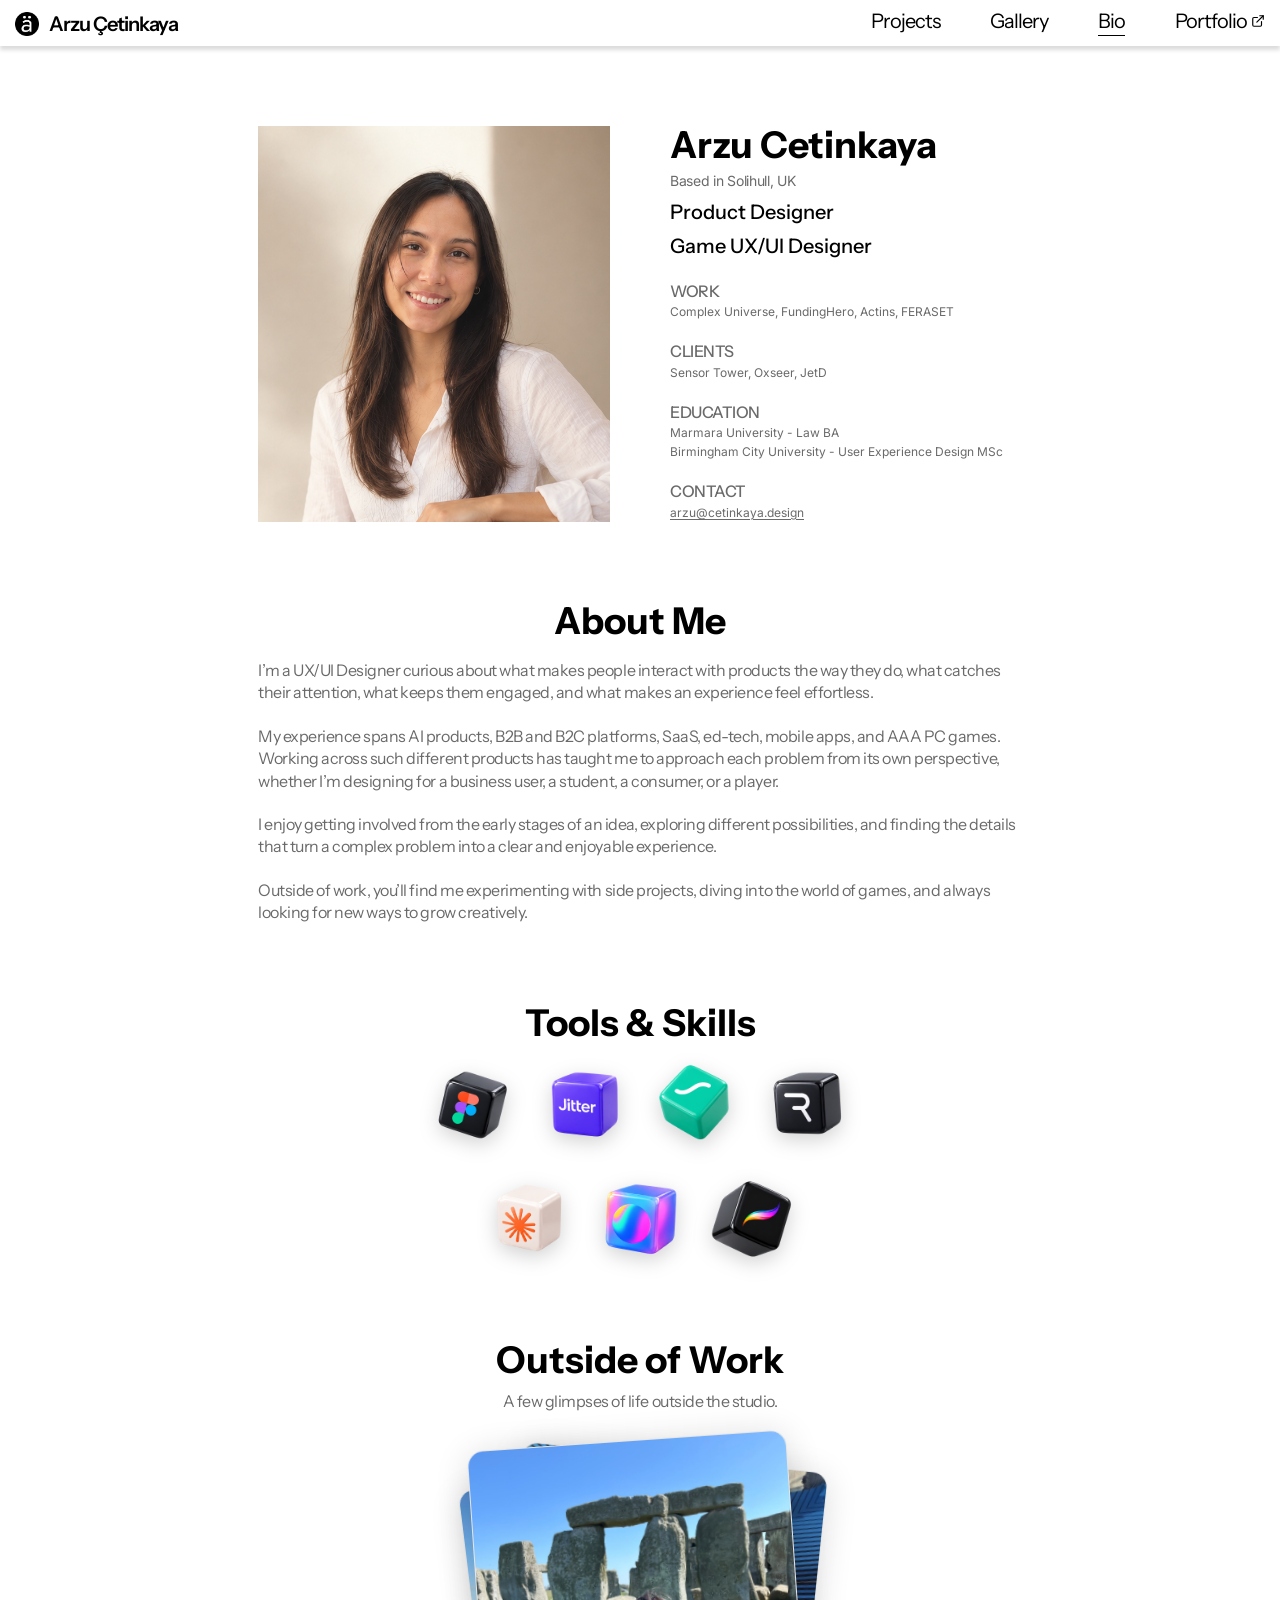
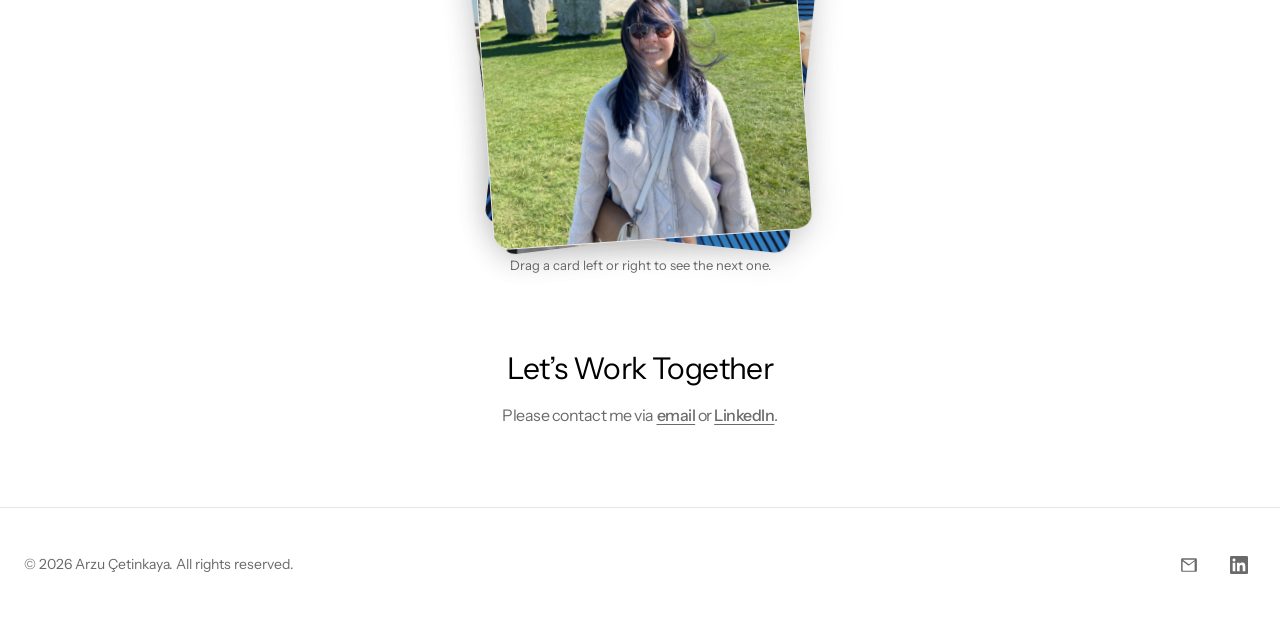
==== commit d2ee294d: "Rework portfolio bottom section, rename CV, and add terracotta hover states - Replace portfolio.html" ====
--- a/about.html
+++ b/about.html
@@ -6,7 +6,7 @@
   <title>Arzu Çetinkaya — Bio</title>
   <meta name="description" content="About Arzu Çetinkaya, Product Designer." />
   <link rel="icon" href="assets/logo.png" />
-  <link rel="stylesheet" href="styles.css?v=107" />
+  <link rel="stylesheet" href="styles.css?v=111" />
 </head>
 <body>
   <header class="site-header" id="site-header">
--- a/styles.css
+++ b/styles.css
@@ -7,6 +7,8 @@
   --color-text: #000000;
   --color-text-muted: #6a6a6a;
   --color-border: #e5e5e5;
+  --color-accent: #e2532b;
+  --color-accent-strong: #c8431f;
   --color-tab-bg: #ededed;
   --color-tab-bg-hover: #e0e0e0;
   --color-tab-active-bg: #000000;
@@ -149,6 +151,11 @@
   line-height: 1;
   color: var(--color-text);
   white-space: nowrap;
+  transition: color 0.2s ease;
+}
+
+.logo:hover .logo__text {
+  color: var(--color-accent);
 }
 
 .site-header__nav-wrap {
@@ -183,7 +190,7 @@
 }
 
 .nav-link:hover {
-  border-bottom-color: var(--color-text-muted);
+  border-bottom-color: var(--color-accent);
 }
 
 .nav-link a {
@@ -201,7 +208,7 @@
 }
 
 .nav-link:hover a {
-  color: var(--color-text-muted);
+  color: var(--color-accent);
 }
 
 .nav-link__external {
@@ -488,6 +495,11 @@
 .info-value a {
   text-decoration: underline;
   text-underline-position: from-font;
+  transition: color 0.2s ease;
+}
+
+.info-value a:hover {
+  color: var(--color-accent);
 }
 
 .about-text {
@@ -1436,6 +1448,11 @@
   font-weight: 500;
   text-decoration: underline;
   text-underline-position: from-font;
+  transition: color 0.2s ease;
+}
+
+.work-together a:hover {
+  color: var(--color-accent);
 }
 
 /* ===== Footer ===== */
@@ -1466,8 +1483,11 @@
   display: inline-flex;
   align-items: center;
   justify-content: center;
+  width: 34px;
+  height: 34px;
+  border-radius: 50%;
   color: var(--color-text-muted);
-  transition: color 0.2s ease;
+  transition: color 0.2s ease, background-color 0.2s ease;
 }
 
 .footer-links a svg {
@@ -1478,7 +1498,8 @@
 }
 
 .footer-links a:hover {
-  color: var(--color-text);
+  color: var(--color-bg);
+  background: var(--color-accent);
 }
 
 /* ===== Back to top button ===== */
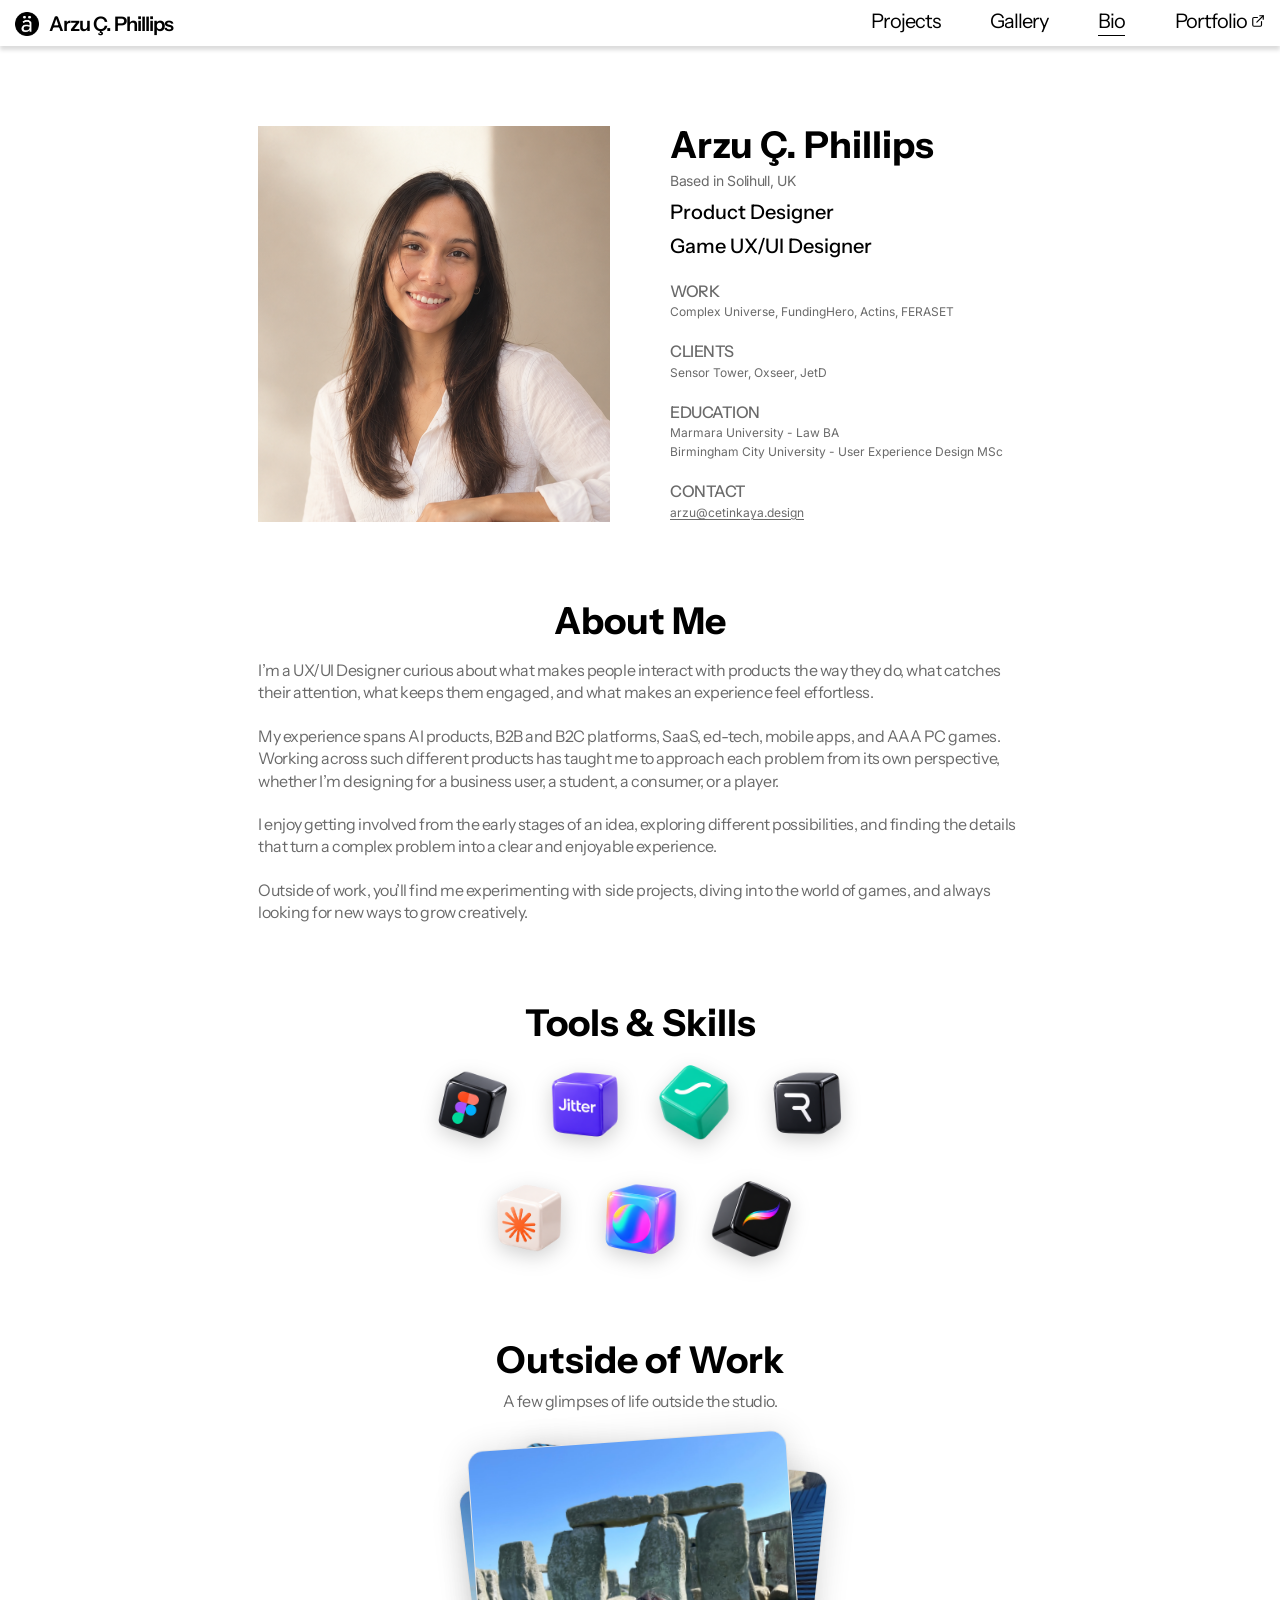
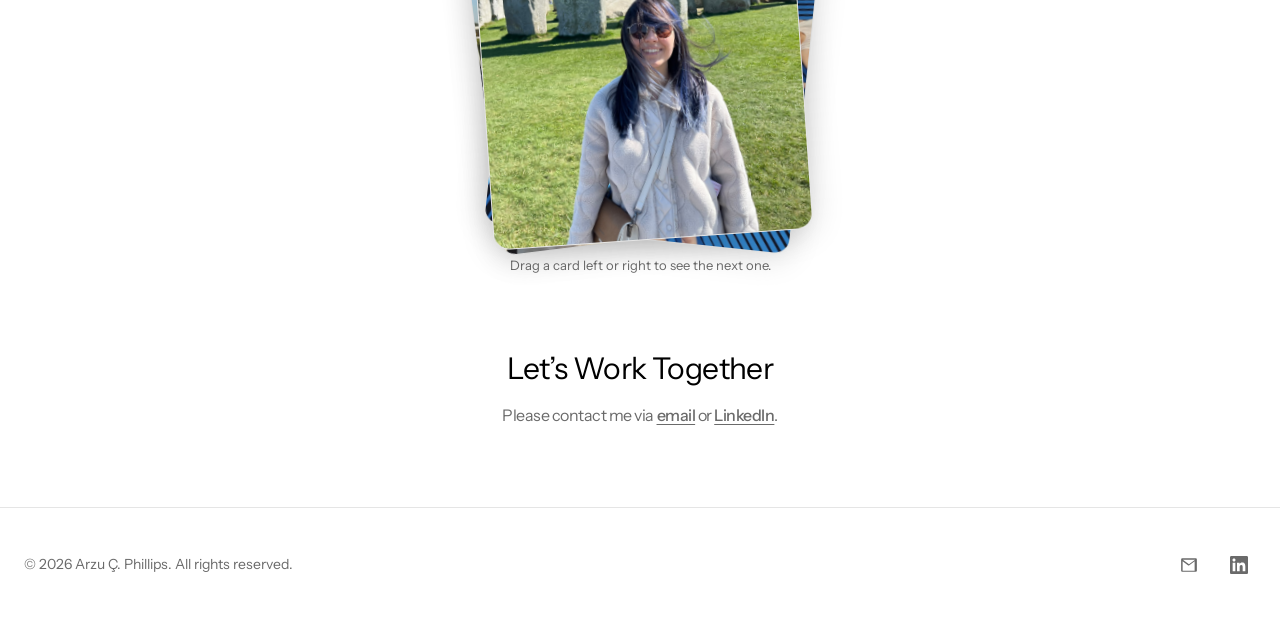
==== commit abc033d3: "Update display name to Arzu Ç. Phillips and update LinkedIn link - Replace "Arzu Çetinkaya" with "Ar" ====
--- a/about.html
+++ b/about.html
@@ -3,8 +3,25 @@
 <head>
   <meta charset="UTF-8" />
   <meta name="viewport" content="width=device-width, initial-scale=1.0" />
-  <title>Arzu Çetinkaya — Bio</title>
-  <meta name="description" content="About Arzu Çetinkaya, Product Designer." />
+  <title>Arzu Ç. Phillips — Bio</title>
+  <meta name="description" content="About Arzu Ç. Phillips, Product Designer." />
+
+  <meta property="og:type" content="website" />
+  <meta property="og:url" content="https://cetinkaya.design/about.html" />
+  <meta property="og:title" content="Arzu Ç. Phillips — Bio" />
+  <meta property="og:description" content="About Arzu Ç. Phillips, Product Designer." />
+  <meta property="og:image" content="https://cetinkaya.design/assets/og-image.png" />
+  <meta property="og:image:width" content="1200" />
+  <meta property="og:image:height" content="630" />
+  <meta property="og:image" content="https://cetinkaya.design/assets/og-image-square.png" />
+  <meta property="og:image:width" content="1200" />
+  <meta property="og:image:height" content="1200" />
+
+  <meta name="twitter:card" content="summary_large_image" />
+  <meta name="twitter:title" content="Arzu Ç. Phillips — Bio" />
+  <meta name="twitter:description" content="About Arzu Ç. Phillips, Product Designer." />
+  <meta name="twitter:image" content="https://cetinkaya.design/assets/og-image.png" />
+
   <link rel="icon" href="assets/logo.png" />
   <link rel="stylesheet" href="styles.css?v=111" />
 </head>
@@ -12,8 +29,8 @@
   <header class="site-header" id="site-header">
     <div class="site-header__logo-wrap">
       <button class="logo" type="button" onclick="window.location.href='index.html'">
-        <span class="logo__mark"><img src="assets/logo.png" alt="Arzu Çetinkaya logo" /></span>
-        <span class="logo__text">Arzu Çetinkaya</span>
+        <span class="logo__mark"><img src="assets/logo.png" alt="Arzu Ç. Phillips logo" /></span>
+        <span class="logo__text">Arzu Ç. Phillips</span>
       </button>
     </div>
 
@@ -48,12 +65,12 @@
     <main class="main main--about">
       <div class="about-hero">
         <div class="about-photo">
-          <img src="assets/about/portrait.png?v=2" alt="Portrait of Arzu Çetinkaya" />
+          <img src="assets/about/portrait.png?v=2" alt="Portrait of Arzu Ç. Phillips" />
         </div>
 
         <div class="about-info">
           <div class="about-name">
-            <p class="name">Arzu Cetinkaya</p>
+            <p class="name">Arzu Ç. Phillips</p>
             <p class="location">Based in Solihull, UK</p>
             <p class="role">Product Designer</p>
             <p class="role">Game UX/UI Designer</p>
@@ -157,18 +174,18 @@
           Please contact me via
           <a href="mailto:arzu@cetinkaya.design">email</a>
           or
-          <a href="https://www.linkedin.com/in/arzucetinkaya/" target="_blank" rel="noopener">LinkedIn</a>.
+          <a href="https://www.linkedin.com/in/arzucphillips/?isSelfProfile=true" target="_blank" rel="noopener">LinkedIn</a>.
         </p>
       </section>
     </main>
 
     <footer class="site-footer" id="site-footer">
-      <p>&copy; <span id="footer-year"></span> Arzu Çetinkaya. All rights reserved.</p>
+      <p>&copy; <span id="footer-year"></span> Arzu Ç. Phillips. All rights reserved.</p>
       <div class="footer-links">
         <a href="mailto:arzu@cetinkaya.design" aria-label="Email">
           <svg viewBox="0 0 24 24" aria-hidden="true" focusable="false"><path d="M1.5 4.5A1.5 1.5 0 0 1 3 3h18a1.5 1.5 0 0 1 1.5 1.5v15a1.5 1.5 0 0 1-1.5 1.5H3A1.5 1.5 0 0 1 1.5 19.5v-15Zm2.3.5 8.2 6.15L20.2 5H3.8ZM19.5 7.14l-7.06 5.3a1.5 1.5 0 0 1-1.88 0L3.5 7.14V19.5h16V7.14Z"/></svg>
         </a>
-        <a href="https://www.linkedin.com/in/arzucetinkaya/" target="_blank" rel="noopener" aria-label="LinkedIn">
+        <a href="https://www.linkedin.com/in/arzucphillips/?isSelfProfile=true" target="_blank" rel="noopener" aria-label="LinkedIn">
           <svg viewBox="0 0 24 24" aria-hidden="true" focusable="false"><path d="M20.447 20.452h-3.554v-5.569c0-1.328-.027-3.037-1.852-3.037-1.853 0-2.136 1.445-2.136 2.939v5.667H9.351V9h3.414v1.561h.046c.477-.9 1.637-1.85 3.37-1.85 3.601 0 4.267 2.37 4.267 5.455v6.286zM5.337 7.433c-1.144 0-2.063-.926-2.063-2.065 0-1.138.92-2.063 2.063-2.063 1.14 0 2.064.925 2.064 2.063 0 1.139-.925 2.065-2.064 2.065zm1.782 13.019H3.555V9h3.564v11.452zM22.225 0H1.771C.792 0 0 .774 0 1.729v20.542C0 23.227.792 24 1.771 24h20.451C23.2 24 24 23.227 24 22.271V1.729C24 .774 23.2 0 22.222 0h.003z"/></svg>
         </a>
       </div>
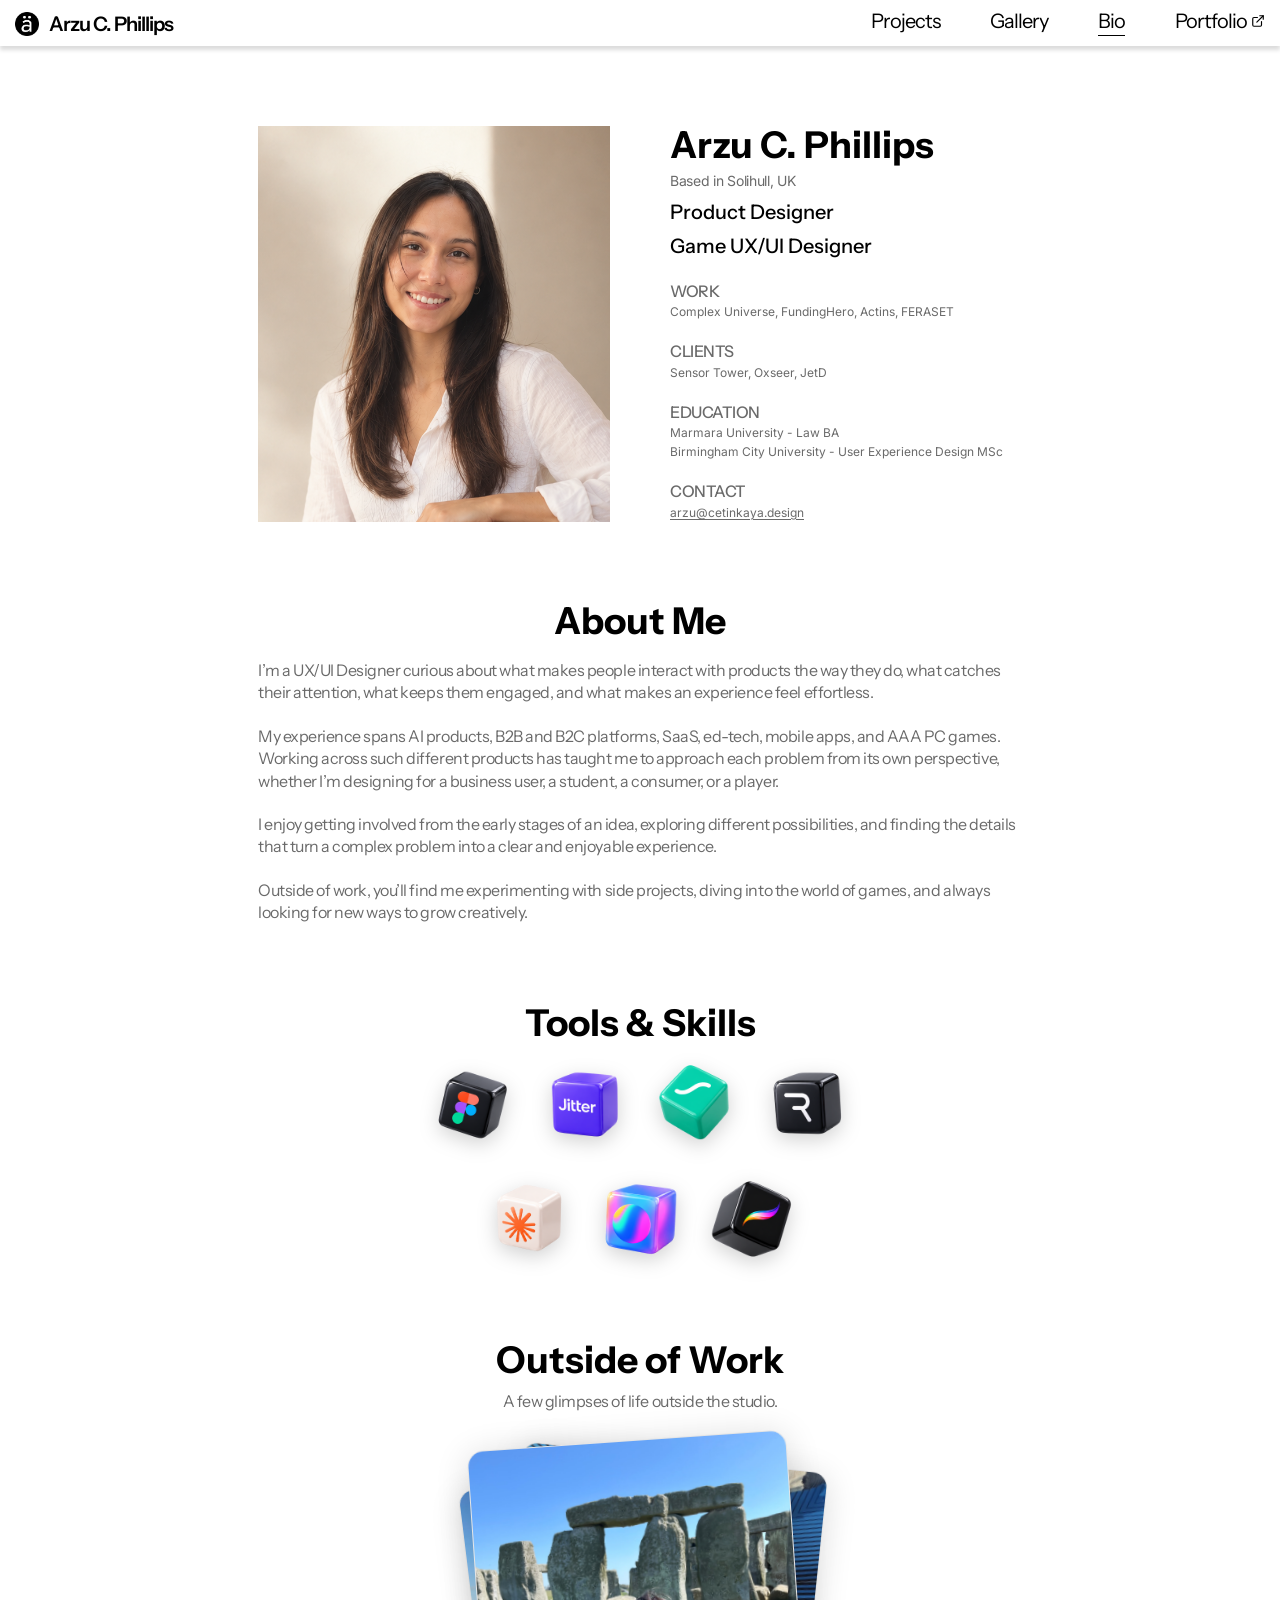
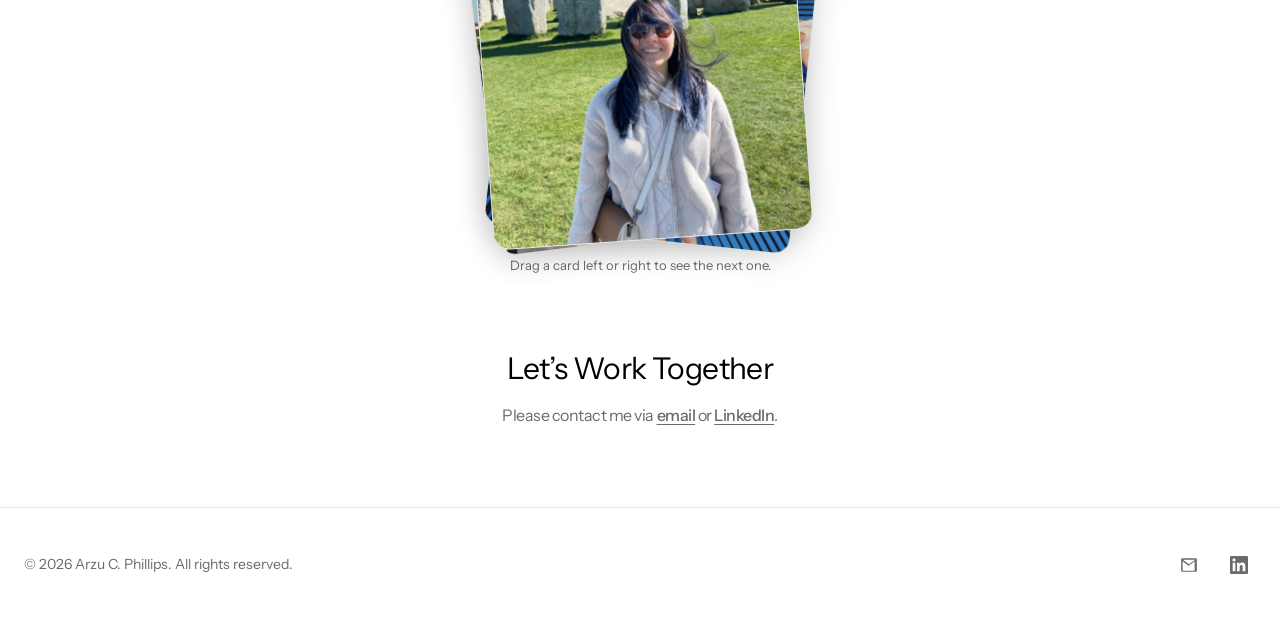
==== commit f8f0fadc: "Change display name to Arzu C. Phillips - Update name across all pages (titles, meta tags, logo, foo" ====
--- a/about.html
+++ b/about.html
@@ -3,13 +3,13 @@
 <head>
   <meta charset="UTF-8" />
   <meta name="viewport" content="width=device-width, initial-scale=1.0" />
-  <title>Arzu Ç. Phillips — Bio</title>
-  <meta name="description" content="About Arzu Ç. Phillips, Product Designer." />
+  <title>Arzu C. Phillips — Bio</title>
+  <meta name="description" content="About Arzu C. Phillips, Product Designer." />
 
   <meta property="og:type" content="website" />
   <meta property="og:url" content="https://cetinkaya.design/about.html" />
-  <meta property="og:title" content="Arzu Ç. Phillips — Bio" />
-  <meta property="og:description" content="About Arzu Ç. Phillips, Product Designer." />
+  <meta property="og:title" content="Arzu C. Phillips — Bio" />
+  <meta property="og:description" content="About Arzu C. Phillips, Product Designer." />
   <meta property="og:image" content="https://cetinkaya.design/assets/og-image.png" />
   <meta property="og:image:width" content="1200" />
   <meta property="og:image:height" content="630" />
@@ -18,8 +18,8 @@
   <meta property="og:image:height" content="1200" />
 
   <meta name="twitter:card" content="summary_large_image" />
-  <meta name="twitter:title" content="Arzu Ç. Phillips — Bio" />
-  <meta name="twitter:description" content="About Arzu Ç. Phillips, Product Designer." />
+  <meta name="twitter:title" content="Arzu C. Phillips — Bio" />
+  <meta name="twitter:description" content="About Arzu C. Phillips, Product Designer." />
   <meta name="twitter:image" content="https://cetinkaya.design/assets/og-image.png" />
 
   <link rel="icon" href="assets/logo.png" />
@@ -29,8 +29,8 @@
   <header class="site-header" id="site-header">
     <div class="site-header__logo-wrap">
       <button class="logo" type="button" onclick="window.location.href='index.html'">
-        <span class="logo__mark"><img src="assets/logo.png" alt="Arzu Ç. Phillips logo" /></span>
-        <span class="logo__text">Arzu Ç. Phillips</span>
+        <span class="logo__mark"><img src="assets/logo.png" alt="Arzu C. Phillips logo" /></span>
+        <span class="logo__text">Arzu C. Phillips</span>
       </button>
     </div>
 
@@ -65,12 +65,12 @@
     <main class="main main--about">
       <div class="about-hero">
         <div class="about-photo">
-          <img src="assets/about/portrait.png?v=2" alt="Portrait of Arzu Ç. Phillips" />
+          <img src="assets/about/portrait.png?v=2" alt="Portrait of Arzu C. Phillips" />
         </div>
 
         <div class="about-info">
           <div class="about-name">
-            <p class="name">Arzu Ç. Phillips</p>
+            <p class="name">Arzu C. Phillips</p>
             <p class="location">Based in Solihull, UK</p>
             <p class="role">Product Designer</p>
             <p class="role">Game UX/UI Designer</p>
@@ -180,7 +180,7 @@
     </main>
 
     <footer class="site-footer" id="site-footer">
-      <p>&copy; <span id="footer-year"></span> Arzu Ç. Phillips. All rights reserved.</p>
+      <p>&copy; <span id="footer-year"></span> Arzu C. Phillips. All rights reserved.</p>
       <div class="footer-links">
         <a href="mailto:arzu@cetinkaya.design" aria-label="Email">
           <svg viewBox="0 0 24 24" aria-hidden="true" focusable="false"><path d="M1.5 4.5A1.5 1.5 0 0 1 3 3h18a1.5 1.5 0 0 1 1.5 1.5v15a1.5 1.5 0 0 1-1.5 1.5H3A1.5 1.5 0 0 1 1.5 19.5v-15Zm2.3.5 8.2 6.15L20.2 5H3.8ZM19.5 7.14l-7.06 5.3a1.5 1.5 0 0 1-1.88 0L3.5 7.14V19.5h16V7.14Z"/></svg>
